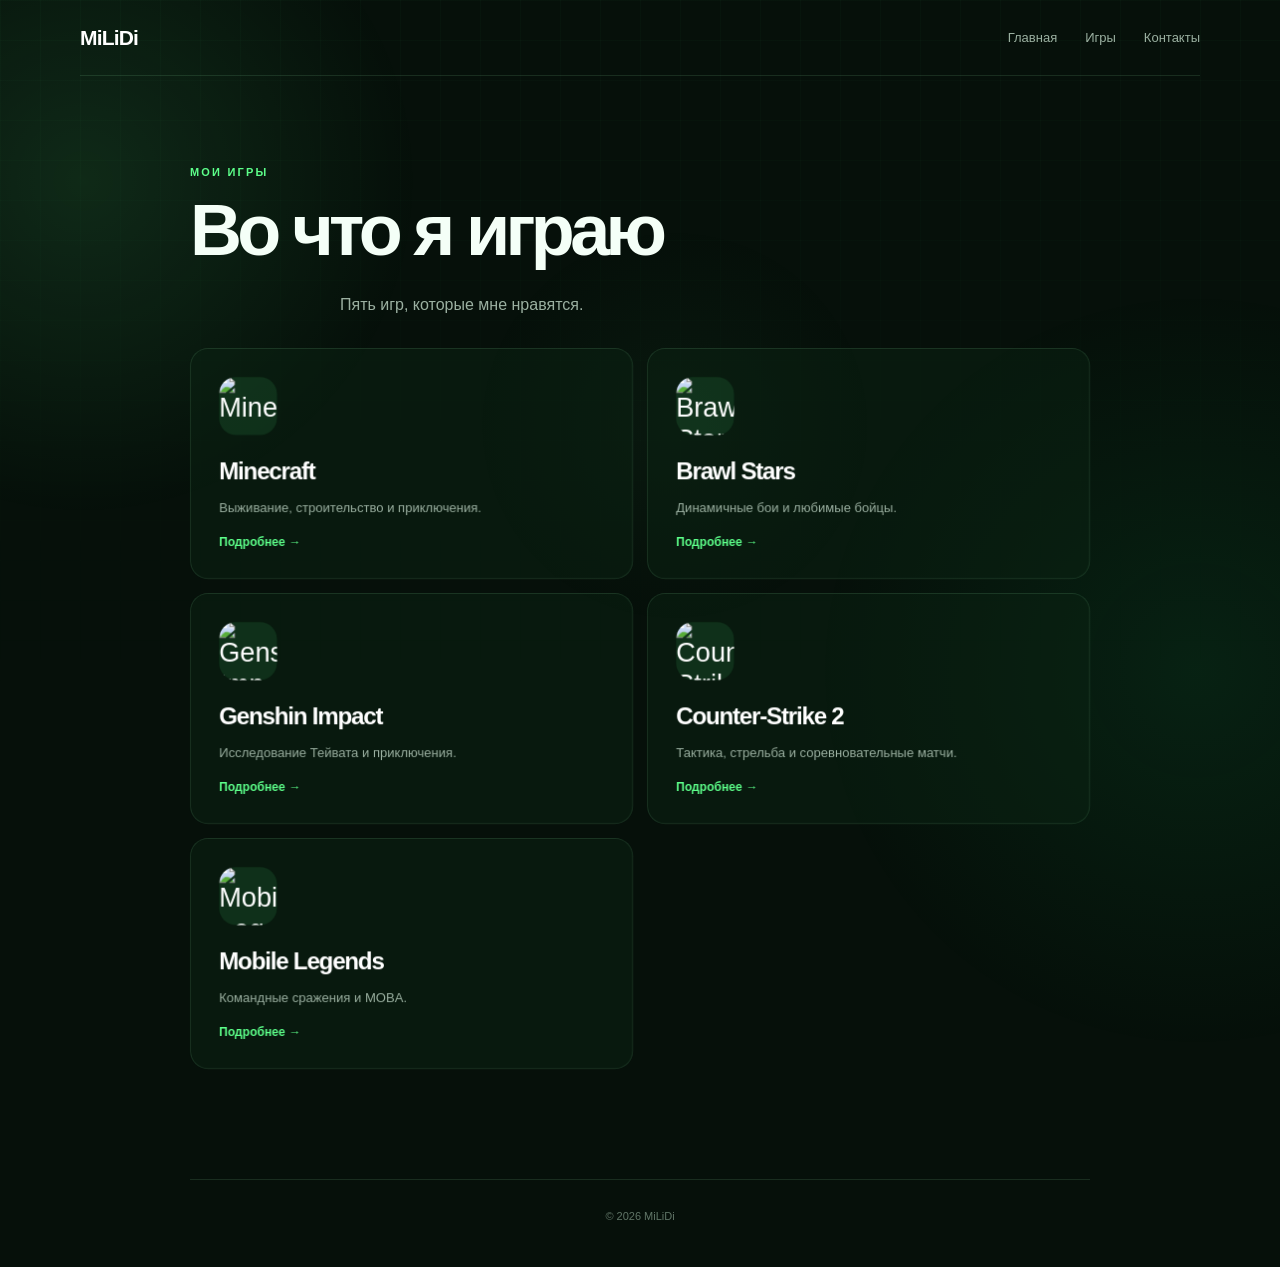
==== games.html @ 7ac444b0 "Restore games page and add favicon links" ====
<!doctype html><html lang="ru"><head><meta charset="utf-8"><meta name="viewport" content="width=device-width,initial-scale=1"><link rel="icon" href="favicon.svg?v=2" type="image/svg+xml"><link rel="shortcut icon" href="favicon.svg?v=2" type="image/svg+xml"><title>MiLiDi — Игры</title><link rel="stylesheet" href="style.css"><link rel="stylesheet" href="enhancements.css"><style>
#game-transition{position:fixed;inset:0;z-index:99999;display:none;align-items:center;justify-content:center;background:rgba(2,8,5,.78);backdrop-filter:blur(3px);pointer-events:none}#game-transition.active{display:flex;pointer-events:auto}.transition-stage{position:relative;width:min(86vw,720px);height:min(58vh,460px);overflow:hidden;border:1px solid rgba(93,255,138,.35);border-radius:26px;box-shadow:0 20px 80px rgba(0,0,0,.7),0 0 35px rgba(93,255,138,.12);transform:scale(.82);opacity:0;animation:stageIn .35s ease-out forwards}.transition-stage.minecraft{background:#020805}.transition-stage.brawl{background:#070b12}.transition-stage.genshin{background:radial-gradient(circle,#142b3a,#071016 55%,#020605)}.t-core{position:absolute;left:50%;top:50%;width:18px;height:18px;border-radius:50%;background:#78ff9b;box-shadow:0 0 25px #78ff9b,0 0 80px #2bff72;transform:translate(-50%,-50%);animation:coreBurst 1.4s ease-out forwards}.t-ring{position:absolute;left:50%;top:50%;width:38px;height:38px;border:2px solid #78ff9b;border-radius:50%;transform:translate(-50%,-50%);animation:ringBurst 1.4s ease-out forwards}.b-bg{position:absolute;inset:-8%;background-image:linear-gradient(rgba(3,7,12,.2),rgba(3,7,12,.58)),url('https://encrypted-tbn0.gstatic.com/images?q=tbn:ANd9GcSq887wkx8_5BxHL4u7FX_t4NhK_uqDolKlvA220n3JnQ&s=10');background-size:cover;background-position:center;animation:bgZoom 1.8s ease forwards}.b-star{position:absolute;left:50%;top:50%;width:58px;height:58px;border:3px solid #ffd36b;transform:translate(-50%,-50%) rotate(45deg);box-shadow:0 0 25px #ffd36b;animation:starBurst 1.8s ease-out forwards}.b-star:before,.b-star:after{content:"";position:absolute;background:#ffd36b;box-shadow:0 0 12px #ffd36b}.b-star:before{width:3px;height:125px;left:27px;top:-34px}.b-star:after{height:3px;width:125px;left:-34px;top:27px}.b-title,.g-title{position:absolute;left:50%;top:50%;transform:translate(-50%,-50%);font-size:clamp(28px,6vw,64px);font-weight:900;letter-spacing:.07em;color:#fff;text-shadow:0 0 25px rgba(255,210,100,.7),0 4px 20px #000;white-space:nowrap;animation:titleInOut 1.8s ease forwards}.b-particle,.g-particle{position:absolute;left:50%;top:50%;width:4px;height:4px;border-radius:50%;background:#ffd86b;box-shadow:0 0 10px currentColor;animation:particleOut 1.5s ease-out forwards}.g-portal{position:absolute;left:50%;top:50%;width:min(42vw,320px);aspect-ratio:1;border:3px solid #ffe7a0;border-radius:50%;box-shadow:0 0 25px #ffe7a0,0 0 70px rgba(92,213,255,.7),inset 0 0 45px rgba(255,220,120,.5);transform:translate(-50%,-50%) scale(.08);animation:portal 1.65s ease forwards}.g-portal:before,.g-portal:after{content:"";position:absolute;inset:8%;border-radius:50%;border:2px solid #74dcff;animation:spin 1.8s linear infinite}.g-portal:after{inset:20%;border-color:#ffde89;animation-direction:reverse}.g-core{position:absolute;left:50%;top:50%;width:14px;height:14px;border-radius:50%;background:#fff4c9;box-shadow:0 0 25px 10px #ffe29a,0 0 80px 25px rgba(91,216,255,.75);transform:translate(-50%,-50%);animation:coreG 1.65s ease forwards}.g-particle{background:#9feaff}.g-flash{position:absolute;left:50%;top:50%;width:8px;height:8px;border-radius:50%;background:white;box-shadow:0 0 40px 18px #ffe7a0,0 0 100px 40px #67dcff;transform:translate(-50%,-50%);animation:flash 1.65s ease forwards}
@keyframes stageIn{to{transform:scale(1);opacity:1}}@keyframes coreBurst{0%{opacity:0;transform:translate(-50%,-50%) scale(.1)}20%{opacity:1}100%{opacity:0;transform:translate(-50%,-50%) scale(24)}}@keyframes ringBurst{0%{opacity:1;transform:translate(-50%,-50%) scale(.2)}100%{opacity:0;transform:translate(-50%,-50%) scale(18)}}@keyframes bgZoom{0%{opacity:0;transform:scale(1.18);filter:blur(8px)}35%{opacity:1;filter:blur(0)}100%{transform:scale(1.07)}}@keyframes starBurst{0%{opacity:0;transform:translate(-50%,-50%) rotate(0) scale(.2)}25%{opacity:1}100%{opacity:0;transform:translate(-50%,-50%) rotate(405deg) scale(7)}}@keyframes titleInOut{0%,25%{opacity:0;transform:translate(-50%,-50%) scale(.75)}50%{opacity:1;transform:translate(-50%,-50%) scale(1.05)}78%{opacity:1}100%{opacity:0;transform:translate(-50%,-60%) scale(1.08)}}@keyframes particleOut{0%{opacity:0;transform:translate(0,0) scale(.2)}20%{opacity:1}100%{opacity:0;transform:translate(var(--dx),var(--dy)) scale(0)}}@keyframes portal{0%{opacity:0;transform:translate(-50%,-50%) scale(.08) rotate(0)}20%{opacity:1}65%{transform:translate(-50%,-50%) scale(1.05) rotate(180deg)}100%{opacity:0;transform:translate(-50%,-50%) scale(7) rotate(420deg)}}@keyframes spin{to{transform:rotate(360deg)}}@keyframes coreG{0%{opacity:0;transform:translate(-50%,-50%) scale(.1)}30%{opacity:1}100%{opacity:0;transform:translate(-50%,-50%) scale(16)}}@keyframes flash{0%,62%{opacity:0;transform:translate(-50%,-50%) scale(.2)}75%{opacity:1}100%{opacity:0;transform:translate(-50%,-50%) scale(16)}}@media(max-width:700px){.transition-stage{width:90vw;height:52vh;border-radius:20px}.b-title,.g-title{font-size:27px}}
</style></head><body><header class="topbar"><a class="brand" href="index.html">MiLiDi</a><nav><a href="index.html">Главная</a><a href="games.html">Игры</a><a href="index.html#contacts">Контакты</a></nav></header><main class="games-page"><p class="eyebrow">МОИ ИГРЫ</p><h1>Во что я играю</h1><p class="lead">Пять игр, которые мне нравятся.</p><div class="game-grid"><a class="game-card" data-game="minecraft" href="games/minecraft.html"><img class="game-icon" src="https://www.minecraft.net/content/dam/minecraftnet/games/minecraft/logos/Homepage_Gameplay-Trailer_MC-OV-logo_300x300.png" alt="Minecraft"><h2>Minecraft</h2><p>Выживание, строительство и приключения.</p><span>Подробнее →</span></a><a class="game-card" data-game="brawl" href="games/brawl-stars.html"><img class="game-icon" src="https://encrypted-tbn0.gstatic.com/images?q=tbn:ANd9GcSq887wkx8_5BxHL4u7FX_t4NhK_uqDolKlvA220n3JnQ&s=10" alt="Brawl Stars"><h2>Brawl Stars</h2><p>Динамичные бои и любимые бойцы.</p><span>Подробнее →</span></a><a class="game-card" data-game="genshin" href="games/genshin-impact.html"><img class="game-icon" src="https://encrypted-tbn0.gstatic.com/images?q=tbn:ANd9GcRa8fHmcHxlOcS_dt_euIf9r-t_BaZZIvjjGcV4KjKisQ&s=10" alt="Genshin Impact"><h2>Genshin Impact</h2><p>Исследование Тейвата и приключения.</p><span>Подробнее →</span></a><a class="game-card" href="games/cs2.html"><img class="game-icon" src="https://encrypted-tbn0.gstatic.com/images?q=tbn:ANd9GcS-3mgsGFMh8x457UYywkEG_wQ7JRHuBrmoWe4yNlk5VQ&s" alt="Counter-Strike 2"><h2>Counter-Strike 2</h2><p>Тактика, стрельба и соревновательные матчи.</p><span>Подробнее →</span></a><a class="game-card" href="games/mobile-legends.html"><img class="game-icon" src="https://encrypted-tbn0.gstatic.com/images?q=tbn:ANd9GcRWUYR3SokCo5Q_6RhUhIKFiILPiNxOrykZRoQMBAwnTw&s=10" alt="Mobile Legends"><h2>Mobile Legends</h2><p>Командные сражения и MOBA.</p><span>Подробнее →</span></a></div></main><footer>© 2026 MiLiDi</footer><div id="game-transition" aria-hidden="true"><div class="transition-stage"></div></div><script src="enhancements.js"></script><script>
const overlay=document.getElementById('game-transition'),stage=overlay.querySelector('.transition-stage');let timer=null;let navigating=false;
function resetTransition(){navigating=false;if(timer){clearTimeout(timer);timer=null}overlay.classList.remove('active');overlay.style.display='none';overlay.style.opacity='0';overlay.style.visibility='hidden';stage.className='transition-stage';stage.innerHTML='';}
function particles(color,count){for(let i=0;i<count;i++){const p=document.createElement('i');p.className=''+(color==='blue'?'g-particle':'b-particle');const a=Math.random()*Math.PI*2,d=70+Math.random()*260;p.style.setProperty('--dx',Math.cos(a)*d+'px');p.style.setProperty('--dy',Math.sin(a)*d+'px');p.style.animationDelay=Math.random()*.18+'s';stage.appendChild(p)}}
function start(game,url){resetTransition();navigating=true;overlay.style.display='flex';overlay.style.opacity='1';overlay.style.visibility='visible';overlay.classList.add('active');if(game==='minecraft'){stage.classList.add('minecraft');stage.innerHTML='<div class="t-core"></div><div class="t-ring"></div>';timer=1600}else if(game==='brawl'){stage.classList.add('brawl');stage.innerHTML='<div class="b-bg"></div><div class="b-star"></div><div class="b-title">BRAWL STARS</div>';particles('gold',34);timer=1800}else{stage.classList.add('genshin');stage.innerHTML='<div class="g-portal"></div><div class="g-core"></div><div class="g-title">GENSHIN IMPACT</div><div class="g-flash"></div>';particles('blue',28);timer=1650}window.setTimeout(()=>{if(navigating)location.href=url},timer)}
document.querySelectorAll('[data-game]').forEach(card=>card.addEventListener('click',e=>{e.preventDefault();start(card.dataset.game,card.href)}));window.addEventListener('pageshow',resetTransition);window.addEventListener('pagehide',resetTransition);window.addEventListener('popstate',resetTransition);window.addEventListener('hashchange',resetTransition);document.addEventListener('visibilitychange',()=>{if(document.visibilityState==='visible')resetTransition()});
</script></body></html>
---- style.css ----
*{box-sizing:border-box}html{scroll-behavior:smooth}:root{--bg:#06100a;--panel:#0b1810;--text:#f4fff7;--muted:#9bb0a1;--line:rgba(160,255,190,.12);--accent:#5dff8a;--accent2:#19d96b}body{margin:0;min-height:100vh;color:var(--text);background:radial-gradient(circle at 50% 8%,rgba(45,255,112,.13),transparent 30%),radial-gradient(circle at 10% 65%,rgba(0,170,80,.10),transparent 28%),var(--bg);font-family:-apple-system,BlinkMacSystemFont,"Segoe UI",Roboto,Helvetica,Arial,sans-serif;overflow-x:hidden}body:after{content:"";position:fixed;inset:0;pointer-events:none;background-image:linear-gradient(rgba(100,255,150,.025) 1px,transparent 1px),linear-gradient(90deg,rgba(100,255,150,.025) 1px,transparent 1px);background-size:40px 40px;mask-image:linear-gradient(to bottom,#000,transparent 80%)}.topbar{position:relative;z-index:2;width:min(1120px,calc(100% - 40px));margin:auto;height:76px;display:flex;align-items:center;justify-content:space-between;border-bottom:1px solid var(--line)}.brand{color:#fff;text-decoration:none;font-size:21px;font-weight:800;letter-spacing:-.04em}.brand span{color:var(--accent)}nav{display:flex;gap:28px}nav a{color:#9bb0a1;text-decoration:none;font-size:13px;transition:.2s}nav a:hover{color:var(--accent)}main{position:relative;z-index:1;width:min(900px,calc(100% - 40px));margin:auto}.hero{min-height:calc(100vh - 76px);display:flex;flex-direction:column;align-items:center;justify-content:center;text-align:center;position:relative;padding:70px 0 100px}.hero-glow{position:absolute;width:440px;height:440px;top:50%;left:50%;transform:translate(-50%,-55%);border-radius:50%;background:rgba(70,255,120,.11);filter:blur(75px);pointer-events:none}.avatar{position:relative;width:96px;height:96px;display:grid;place-items:center;margin-bottom:26px;border:1px solid rgba(93,255,138,.5);border-radius:50%;background:linear-gradient(145deg,#12301d,#08130c);color:var(--accent);font-size:36px;font-weight:800;box-shadow:0 0 65px rgba(40,255,110,.17)}.eyebrow,.section-label{color:var(--accent);font-size:11px;font-weight:800;letter-spacing:.2em}.eyebrow{margin:0 0 16px}h1{position:relative;margin:0;font-size:clamp(48px,8vw,88px);line-height:1;letter-spacing:-.065em}h1 span{color:var(--accent)}.lead{position:relative;max-width:600px;margin:25px auto 0;color:var(--muted);font-size:16px;line-height:1.7}.hero-actions{position:relative;display:flex;gap:12px;margin-top:34px}.button{display:inline-flex;align-items:center;gap:12px;padding:14px 20px;border-radius:13px;text-decoration:none;font-size:13px;font-weight:700;transition:transform .2s,background .2s}.button:hover{transform:translateY(-2px)}.primary{color:#031008;background:var(--accent)}.primary:hover{background:#8affaa}.secondary{color:#fff;border:1px solid var(--line);background:rgba(30,100,55,.16)}.secondary:hover{background:rgba(50,150,80,.2);border-color:rgba(93,255,138,.35)}.content-section{padding:105px 0;border-top:1px solid var(--line)}.section-label{margin:0 0 18px}h2{margin:0;font-size:clamp(30px,5vw,48px);letter-spacing:-.05em}.bio{max-width:760px;margin-top:28px;padding:30px;border:1px solid var(--line);border-radius:22px;background:linear-gradient(145deg,rgba(25,90,45,.18),rgba(5,20,11,.5));box-shadow:0 25px 80px rgba(0,0,0,.18)}.bio p{margin:0 0 18px;color:var(--muted);line-height:1.85;font-size:15px}.bio p:last-child{margin-bottom:0}.bio strong{color:#d9ffe3}.grid{display:grid;grid-template-columns:1fr 1fr;gap:14px;margin-top:30px}.grid article{padding:25px;border:1px solid var(--line);border-radius:20px;background:rgba(10,35,19,.5);transition:.25s;display:flex;align-items:center;gap:14px}.grid article:hover{transform:translateY(-4px);border-color:rgba(93,255,138,.35);background:rgba(15,55,28,.55)}.minecraft-mini-icon{width:42px;height:42px;object-fit:contain;flex:0 0 42px;border-radius:10px}.icon{display:grid;place-items:center;width:44px;height:44px;margin-bottom:22px;border-radius:13px;background:rgba(93,255,138,.1);color:var(--accent);font-size:21px}.grid h3{margin:0 0 8px;font-size:18px}.grid p{margin:0;color:var(--muted);line-height:1.65;font-size:13px}.section-text{max-width:680px;margin:20px 0 0;color:var(--muted);line-height:1.8;font-size:16px}.contacts{padding-bottom:100px}.telegram-link{display:inline-flex;align-items:center;gap:10px;margin-top:18px;padding:14px 20px;border:1px solid rgba(93,255,138,.28);border-radius:14px;background:rgba(45,180,80,.08);color:var(--accent)!important;text-decoration:none!important;font-size:16px;font-weight:800;box-shadow:0 0 25px rgba(45,255,112,.08);transition:.2s}.telegram-link:link,.telegram-link:visited,.telegram-link:hover,.telegram-link:active{color:var(--accent)!important;text-decoration:none!important}.telegram-link:hover{background:rgba(45,180,80,.16);border-color:rgba(93,255,138,.5);transform:translateY(-2px)}.telegram-link span{font-size:14px}.telegram-link::selection{color:#031008;background:var(--accent)}footer{position:relative;z-index:1;width:min(900px,calc(100% - 40px));margin:auto;padding:30px 0 45px;border-top:1px solid var(--line);color:#607567;font-size:11px;text-align:center}footer span{color:var(--accent);margin:0 5px}.game-mini-grid,.game-grid{display:grid;grid-template-columns:repeat(2,1fr);gap:14px;margin-top:30px}.game-mini-grid a,.game-card{display:flex;align-items:center;gap:14px;padding:18px;border:1px solid var(--line);border-radius:18px;background:rgba(10,35,19,.5);color:#fff;text-decoration:none;transition:.25s}.game-mini-grid a:hover,.game-card:hover{transform:translateY(-3px);border-color:rgba(93,255,138,.4);background:rgba(20,65,34,.55)}.game-mini-grid a{font-size:18px}.game-mini-grid strong{font-size:14px}.game-mini-grid span{margin-left:auto;color:var(--accent);font-size:11px}.games-more{margin-top:20px}.games-page{padding:90px 0 110px}.games-page h1{font-size:clamp(46px,7vw,72px)}.games-page h1 span{color:var(--accent)}.game-card{display:block;padding:28px;min-height:210px}.game-card .game-icon{width:58px;height:58px;display:grid;place-items:center;border-radius:17px;background:rgba(93,255,138,.1);font-size:27px;margin-bottom:22px}.game-card .minecraft-game-icon{object-fit:contain;padding:5px;background:rgba(93,255,138,.08)}.game-card h2{font-size:24px}.game-card p{color:var(--muted);font-size:13px;line-height:1.6}.game-card span{color:var(--accent);font-size:12px;font-weight:700}.game-detail{min-height:calc(100vh - 76px);padding:100px 0;max-width:780px}.minecraft-detail-logo{width:150px;height:150px;object-fit:contain;display:block;margin:0 0 30px;border-radius:28px;background:rgba(73,170,75,.08);border:1px solid rgba(93,255,138,.18);padding:12px;box-shadow:0 20px 55px rgba(0,0,0,.25)}.big-game-icon{width:110px;height:110px;display:grid;place-items:center;border-radius:28px;background:rgba(93,255,138,.1);border:1px solid rgba(93,255,138,.25);font-size:48px;margin-bottom:28px}.game-detail h1{font-size:clamp(44px,7vw,72px)}.game-lead{max-width:650px;color:var(--muted);font-size:17px;line-height:1.8;margin:25px 0 35px}.info-box{padding:26px;border:1px solid var(--line);border-radius:20px;background:rgba(10,35,19,.5);margin-bottom:28px}.info-box h2{font-size:22px}.info-box p{color:var(--muted);line-height:1.7}.minecraft-detail .big-game-icon{background:rgba(73,170,75,.14)}.brawl-detail .big-game-icon{background:rgba(255,190,30,.12)}.genshin-detail .big-game-icon{background:rgba(120,180,255,.12)}.cs-detail .big-game-icon{background:rgba(220,160,65,.12)}.ml-detail .big-game-icon{background:rgba(50,130,255,.12)}@media(max-width:600px){.topbar{width:calc(100% - 28px);height:64px}nav{gap:14px}nav a{font-size:10px}main,footer{width:calc(100% - 28px)}.hero{min-height:calc(100vh - 64px);padding:45px 0 80px}.avatar{width:82px;height:82px;font-size:30px}.lead{font-size:14px}.hero-actions{width:100%;flex-direction:column}.button{justify-content:center}.content-section{padding:75px 0}.grid,.game-grid,.game-mini-grid{grid-template-columns:1fr}.bio{padding:22px}.bio p{font-size:14px}.games-page{padding:65px 0 80px}.game-detail{padding:70px 0 90px}.game-detail h1{font-size:48px}.game-lead{font-size:15px}.minecraft-detail-logo{width:120px;height:120px;margin-bottom:25px}}@keyframes fadeUp{from{opacity:0;transform:translateY(22px)}to{opacity:1;transform:translateY(0)}}@keyframes fadeDown{from{opacity:0;transform:translateY(-18px)}to{opacity:1;transform:translateY(0)}}@keyframes popIn{from{opacity:0;transform:scale(.78) translateY(15px)}to{opacity:1;transform:scale(1) translateY(0)}}@keyframes pulseGlow{0%,100%{opacity:.65;transform:translate(-50%,-55%) scale(.95)}50%{opacity:1;transform:translate(-50%,-55%) scale(1.05)}}.topbar{animation:fadeDown .7s ease both}.hero-glow{animation:pulseGlow 5s ease-in-out infinite}.avatar{animation:popIn .8s .1s cubic-bezier(.2,.8,.2,1) both;transition:transform .3s ease,box-shadow .3s ease}.avatar:hover{transform:translateY(-5px) scale(1.04);box-shadow:0 0 85px rgba(40,255,110,.28)}.hero .eyebrow{animation:fadeUp .7s .25s ease both}.hero h1{animation:fadeUp .8s .35s ease both}.hero .lead{animation:fadeUp .8s .48s ease both}.hero-actions{animation:fadeUp .8s .62s ease both}.button{transition:transform .25s ease,background .25s ease,box-shadow .25s ease}.button:hover{transform:translateY(-3px) scale(1.01);box-shadow:0 10px 30px rgba(0,0,0,.22)}.button:active{transform:translateY(0) scale(.98)}.bio{transition:transform .3s ease,border-color .3s ease,box-shadow .3s ease}.bio:hover{transform:translateY(-4px);border-color:rgba(93,255,138,.28);box-shadow:0 30px 90px rgba(0,0,0,.24)}.grid article,.game-mini-grid a,.game-card{transition:transform .3s ease,border-color .3s ease,background .3s ease,box-shadow .3s ease;position:relative;isolation:isolate}.grid article:hover,.game-mini-grid a:hover,.game-card:hover{transform:translateY(-7px);box-shadow:0 16px 45px rgba(0,0,0,.22)}.grid article::before,.game-mini-grid a::before,.game-card::before{content:"";position:absolute;z-index:-1;inset:8px;border-radius:inherit;background:rgba(93,255,138,.28);filter:blur(14px);opacity:0;transform:translateY(14px) scale(.94);transition:opacity .35s ease,transform .35s ease}.grid article:hover::before,.game-mini-grid a:hover::before,.game-card:hover::before{opacity:.6;transform:translateY(10px) scale(.98)}.grid article::after,.game-mini-grid a::after,.game-card::after{content:"";position:absolute;z-index:-2;left:10%;right:10%;bottom:-18px;height:26px;border-radius:50%;background:rgba(93,255,138,.22);filter:blur(18px);opacity:0;transform:scaleX(.55);transition:opacity .4s ease,transform .4s ease}.grid article:hover::after,.game-mini-grid a:hover::after,.game-card:hover::after{opacity:.8;transform:scaleX(1)}.minecraft-mini-icon,.game-card .game-icon{transition:transform .35s ease,filter .35s ease,box-shadow .35s ease}.grid article:hover .minecraft-mini-icon{transform:rotate(-4deg) scale(1.08);filter:drop-shadow(0 0 9px rgba(93,255,138,.3))}.game-card:hover .game-icon{transform:scale(1.08) rotate(-3deg);box-shadow:0 0 25px rgba(93,255,138,.12)}.games-page>.eyebrow{animation:fadeUp .7s ease both}.games-page h1{animation:fadeUp .8s .15s ease both}.games-page>.lead{animation:fadeUp .8s .28s ease both}.game-grid .game-card{animation:cardTrailIn .9s cubic-bezier(.2,.8,.2,1) both}.game-grid .game-card:nth-child(1){animation-delay:.12s}.game-grid .game-card:nth-child(2){animation-delay:.19s}.game-grid .game-card:nth-child(3){animation-delay:.26s}.game-grid .game-card:nth-child(4){animation-delay:.33s}.game-grid .game-card:nth-child(5){animation-delay:.40s}.minecraft-detail-logo{animation:popIn .8s .1s cubic-bezier(.2,.8,.2,1) both;transition:transform .35s ease,box-shadow .35s ease}.minecraft-detail-logo:hover{transform:translateY(-6px) rotate(-2deg) scale(1.03);box-shadow:0 25px 65px rgba(45,255,112,.15)}.game-detail .eyebrow{animation:fadeUp .7s .18s ease both}.game-detail h1{animation:fadeUp .7s .25s ease both}.game-lead{animation:fadeUp .8s .38s ease both}.info-box{animation:fadeUp .8s .5s ease both;transition:transform .3s ease,border-color .3s ease}.info-box:hover{transform:translateY(-4px);border-color:rgba(93,255,138,.28)}.game-detail>.button{animation:fadeUp .8s .62s ease both}@keyframes cardTrailIn{0%{opacity:0;transform:translate3d(0,34px,0) scale(.97);filter:brightness(.7)}45%{opacity:1;transform:translate3d(0,-3px,0) scale(1.005);filter:brightness(1.08)}70%{transform:translate3d(0,1px,0) scale(1)}100%{opacity:1;transform:translate3d(0,0,0) scale(1);filter:brightness(1)}}@media(prefers-reduced-motion:reduce){*,*::before,*::after{animation-duration:.01ms!important;animation-iteration-count:1!important;scroll-behavior:auto!important;transition-duration:.01ms!important}}
---- enhancements.css ----
/* MiLiDi interactive visual layer */
html,html *{cursor:none!important}body,body *{cursor:none!important}html{background:#06100a!important;min-height:100%;background-color:#06100a!important}body{background:#06100a!important;background-color:#06100a!important;color:#f4fff7;min-height:100vh;margin:0}a,button,input,textarea,select,[role="button"],[onclick]{cursor:none!important}
body::before{content:"";position:fixed;inset:-18%;z-index:0;pointer-events:none;background:radial-gradient(circle at 18% 28%,rgba(93,255,138,.11),transparent 20%),radial-gradient(circle at 82% 68%,rgba(25,217,107,.09),transparent 23%),radial-gradient(circle at 52% 48%,rgba(70,160,100,.06),transparent 18%);animation:miAmbient 14s ease-in-out infinite alternate}.topbar,main,footer{position:relative;z-index:2}.mi-cursor-dot{position:fixed;left:0;top:0;pointer-events:none;border-radius:50%;z-index:2147483647;opacity:0;transform:translate(-50%,-50%);width:7px;height:7px;background:#5dff8a;box-shadow:0 0 12px #5dff8a,0 0 28px rgba(93,255,138,.5);transition:opacity .2s}.mi-cursor-ring{display:none!important}.mi-trail{position:fixed;width:5px;height:5px;border-radius:50%;pointer-events:none;z-index:2147483646;background:#5dff8a;box-shadow:0 0 10px rgba(93,255,138,.65);animation:miTrail .55s ease-out forwards}
.game-card,.game-mini-grid a,.grid article,.bio,.info-box,.button,.telegram-link{will-change:transform}.game-card,.game-mini-grid a,.grid article{transition:transform .32s cubic-bezier(.2,.8,.2,1),border-color .25s,background .25s,box-shadow .32s}.game-card:hover,.game-mini-grid a:hover,.grid article:hover{transform:translateY(-8px) scale(1.012);box-shadow:0 18px 50px rgba(0,0,0,.24),0 0 28px rgba(93,255,138,.07)}.game-card::after,.game-mini-grid a::after,.grid article::after{content:"";position:absolute;left:12%;right:12%;bottom:-15px;height:22px;border-radius:50%;background:rgba(93,255,138,.22);filter:blur(16px);opacity:0;transition:opacity .35s,transform .35s;transform:scaleX(.6)}.game-card:hover::after,.game-mini-grid a:hover::after,.grid article:hover::after{opacity:.85;transform:scaleX(1)}.game-card .game-icon,.minecraft-mini-icon{transition:transform .35s cubic-bezier(.2,.8,.2,1),filter .35s}.game-card:hover .game-icon{transform:scale(1.1) rotate(-4deg);filter:drop-shadow(0 0 12px rgba(93,255,138,.3))}.game-card:active,.game-mini-grid a:active,.grid article:active,.button:active{transform:scale(.98)}nav a{transition:color .25s,transform .25s}nav a:hover{transform:translateY(-2px)}.brand{transition:transform .25s,text-shadow .25s}.brand:hover{transform:translateY(-2px);text-shadow:0 0 18px rgba(93,255,138,.45)}.bio{transform-style:preserve-3d;transition:transform .18s ease-out,box-shadow .3s}.bio:hover{box-shadow:0 22px 55px rgba(0,0,0,.3),0 0 35px rgba(93,255,138,.08)}.mi-bg-particle{position:fixed;width:3px;height:3px;border-radius:50%;background:#5dff8a;box-shadow:0 0 10px rgba(93,255,138,.7);pointer-events:none;z-index:1;opacity:0;animation:miFloat linear infinite}.brand span{display:inline-block;transition:transform .35s,text-shadow .35s}.brand:hover span{transform:translateY(-3px) scale(1.25);text-shadow:0 0 16px #5dff8a}
/* MiLiDi title entrance: 1.3s */
.hero h1{animation:miTitleIn 1.3s cubic-bezier(.16,1,.3,1) both}.hero h1 span{display:inline-block;animation:miTitleGlow 1.3s ease-out .05s both}.hero h1:hover span{animation:miTitleHover .6s cubic-bezier(.2,.8,.2,1) both}@keyframes miTitleIn{0%{opacity:0;transform:translateY(24px) scale(.92);filter:blur(8px);letter-spacing:.08em}55%{opacity:1;transform:translateY(-3px) scale(1.015);filter:blur(0);letter-spacing:-.02em}100%{opacity:1;transform:translateY(0) scale(1);filter:blur(0);letter-spacing:normal}}@keyframes miTitleGlow{0%{color:#f4fff7;text-shadow:0 0 0 rgba(93,255,138,0);filter:brightness(.7)}55%{color:#5dff8a;text-shadow:0 0 26px rgba(93,255,138,.8);filter:brightness(1.35)}100%{color:#5dff8a;text-shadow:0 0 0 rgba(93,255,138,0);filter:brightness(1)}}@keyframes miTitleHover{0%{transform:translateY(0) scale(1);text-shadow:0 0 0 rgba(93,255,138,0)}45%{transform:translateY(-5px) scale(1.045);text-shadow:0 0 22px rgba(93,255,138,.65)}100%{transform:translateY(0) scale(1);text-shadow:0 0 0 rgba(93,255,138,0)}}
.mi-loader{position:fixed;inset:0;z-index:2147483646;background:#06100a;display:flex;align-items:center;justify-content:center;opacity:1;transition:opacity .7s ease,visibility .7s ease}.mi-loader.hide{opacity:0;visibility:hidden;pointer-events:none}.mi-loader-logo{font-size:clamp(42px,9vw,82px);font-weight:900;letter-spacing:-.06em;color:#f4fff7;text-shadow:0 0 25px rgba(93,255,138,.15)}.mi-loader-logo span{color:#5dff8a;opacity:0;display:inline-block;transform:translateY(12px) scale(.8);animation:miLoaderLetter .55s cubic-bezier(.2,.8,.2,1) forwards}.mi-loader-logo span:nth-child(1){animation-delay:.05s}.mi-loader-logo span:nth-child(2){animation-delay:.12s}.mi-loader-logo span:nth-child(3){animation-delay:.19s}.mi-loader-logo span:nth-child(4){animation-delay:.26s}.mi-loader-logo span:nth-child(5){animation-delay:.33s}.mi-loader-logo span:nth-child(6){animation-delay:.40s}.mi-loader-logo span:nth-child(7){animation-delay:.47s}.mi-loader-logo span:nth-child(8){animation-delay:.54s}
.mi-secret-overlay{position:fixed;inset:0;z-index:2147483645;display:grid;place-items:center;background:rgba(2,10,5,.92);opacity:1;transition:opacity .6s;pointer-events:none}.mi-secret-overlay>div{font-size:clamp(28px,7vw,70px);font-weight:900;letter-spacing:.08em;color:#5dff8a;text-shadow:0 0 35px rgba(93,255,138,.75);animation:miSecretPulse 1s ease-in-out infinite}.mi-secret-overlay.hide{opacity:0}.mi-secret .mi-bg-particle{animation-duration:2s!important}
.mi-page-transition{position:fixed;inset:0;z-index:2147483644;background:#06100a;display:flex;align-items:center;justify-content:center;pointer-events:none;opacity:0;visibility:hidden;transition:opacity .45s ease,visibility .45s ease}.mi-page-transition.show{opacity:1;visibility:visible}.mi-page-transition::after{content:"MiLiDi";font-size:clamp(36px,8vw,70px);font-weight:900;color:#5dff8a;text-shadow:0 0 28px rgba(93,255,138,.45);transform:scale(.85);transition:transform .5s ease}.mi-page-transition.show::after{transform:scale(1)}body.mi-leaving{overflow:hidden}
@keyframes miAmbient{0%{transform:translate3d(-2%,-1%,0) scale(1)}50%{transform:translate3d(2%,2%,0) scale(1.06)}100%{transform:translate3d(-1%,3%,0) scale(1.02)}}@keyframes miTrail{from{opacity:.7;transform:scale(1)}to{opacity:0;transform:scale(.15)}}@keyframes miFloat{0%{transform:translate3d(0,15vh,0) scale(.5);opacity:0}15%{opacity:.45}50%{transform:translate3d(var(--mx),-45vh,0) scale(1);opacity:.25}100%{transform:translate3d(calc(var(--mx)*-1),-110vh,0) scale(.2);opacity:0}}@keyframes miLoaderLetter{to{opacity:1;transform:translateY(0) scale(1)}}@keyframes miSecretPulse{0%,100%{transform:scale(1);opacity:.8}50%{transform:scale(1.05);opacity:1}}
@media (max-width:700px){body{overflow-x:hidden}.topbar{padding:12px 16px!important;min-height:52px!important}.brand{font-size:22px!important}.topbar nav{gap:14px!important;font-size:13px!important}.hero{padding:70px 18px 45px!important;min-height:auto!important}.hero h1{font-size:clamp(42px,15vw,64px)!important;line-height:.95!important}.hero p{font-size:15px!important;line-height:1.55!important}.grid,.game-grid,.game-mini-grid{grid-template-columns:1fr!important;gap:14px!important}.game-card,.game-mini-grid a,.grid article,.bio,.info-box{width:100%!important;box-sizing:border-box!important}.game-card{padding:18px!important;min-height:0!important}.game-card:hover,.game-mini-grid a:hover,.grid article:hover{transform:translateY(-3px)!important}.game-card::after,.game-mini-grid a::after,.grid article::after{display:none!important}main{padding-left:16px!important;padding-right:16px!important}.mi-bg-particle{width:2px;height:2px;animation-duration:16s!important;opacity:.6}.mi-loader-logo{font-size:48px}.mi-loader{transition-duration:.5s}.mi-secret-overlay>div{font-size:32px;text-align:center}.bio{margin-top:12px}.button,.telegram-link{min-height:46px;display:flex;align-items:center;justify-content:center}.footer{padding:24px 16px!important}}
@media (max-width:420px){.topbar nav{gap:9px!important;font-size:12px!important}.hero{padding-top:55px!important}.hero h1{font-size:43px!important}.game-card{padding:16px!important}.mi-loader-logo{font-size:42px}}
@media(pointer:coarse){html,html *,body,body *{cursor:auto!important}.mi-cursor-dot,.mi-cursor-ring,.mi-trail{display:none}}
@media(prefers-reduced-motion:reduce){.mi-cursor-dot,.mi-cursor-ring,.mi-trail,.mi-bg-particle{display:none}.bio{transition:none!important}body::before{animation:none!important}.game-card,.game-mini-grid a,.grid article{transition:none!important}.hero h1,.hero h1 span{animation:none!important}}
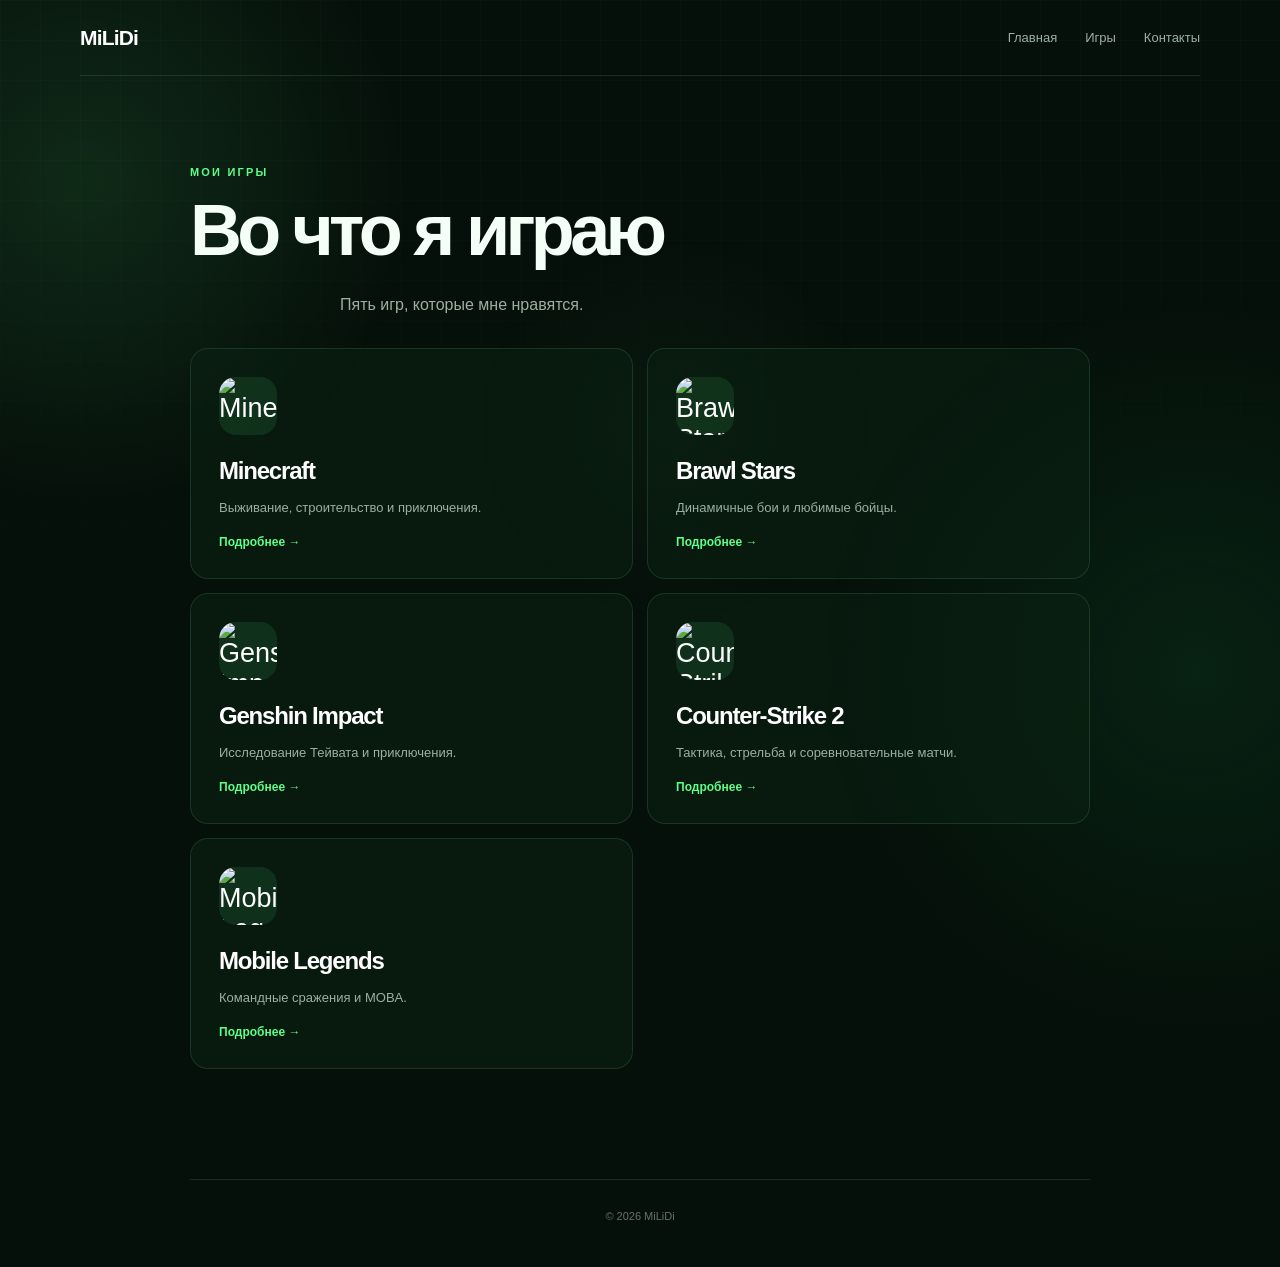
==== commit 36a1baee: "Stabilize game transitions and prevent premature reset" ====
--- a/games.html
+++ b/games.html
@@ -1,10 +1,9 @@
-<!doctype html><html lang="ru"><head><meta charset="utf-8"><meta name="viewport" content="width=device-width,initial-scale=1"><link rel="icon" href="favicon.svg?v=2" type="image/svg+xml"><link rel="shortcut icon" href="favicon.svg?v=2" type="image/svg+xml"><title>MiLiDi — Игры</title><link rel="stylesheet" href="style.css"><link rel="stylesheet" href="enhancements.css"><style>
-#game-transition{position:fixed;inset:0;z-index:99999;display:none;align-items:center;justify-content:center;background:rgba(2,8,5,.78);backdrop-filter:blur(3px);pointer-events:none}#game-transition.active{display:flex;pointer-events:auto}.transition-stage{position:relative;width:min(86vw,720px);height:min(58vh,460px);overflow:hidden;border:1px solid rgba(93,255,138,.35);border-radius:26px;box-shadow:0 20px 80px rgba(0,0,0,.7),0 0 35px rgba(93,255,138,.12);transform:scale(.82);opacity:0;animation:stageIn .35s ease-out forwards}.transition-stage.minecraft{background:#020805}.transition-stage.brawl{background:#070b12}.transition-stage.genshin{background:radial-gradient(circle,#142b3a,#071016 55%,#020605)}.t-core{position:absolute;left:50%;top:50%;width:18px;height:18px;border-radius:50%;background:#78ff9b;box-shadow:0 0 25px #78ff9b,0 0 80px #2bff72;transform:translate(-50%,-50%);animation:coreBurst 1.4s ease-out forwards}.t-ring{position:absolute;left:50%;top:50%;width:38px;height:38px;border:2px solid #78ff9b;border-radius:50%;transform:translate(-50%,-50%);animation:ringBurst 1.4s ease-out forwards}.b-bg{position:absolute;inset:-8%;background-image:linear-gradient(rgba(3,7,12,.2),rgba(3,7,12,.58)),url('https://encrypted-tbn0.gstatic.com/images?q=tbn:ANd9GcSq887wkx8_5BxHL4u7FX_t4NhK_uqDolKlvA220n3JnQ&s=10');background-size:cover;background-position:center;animation:bgZoom 1.8s ease forwards}.b-star{position:absolute;left:50%;top:50%;width:58px;height:58px;border:3px solid #ffd36b;transform:translate(-50%,-50%) rotate(45deg);box-shadow:0 0 25px #ffd36b;animation:starBurst 1.8s ease-out forwards}.b-star:before,.b-star:after{content:"";position:absolute;background:#ffd36b;box-shadow:0 0 12px #ffd36b}.b-star:before{width:3px;height:125px;left:27px;top:-34px}.b-star:after{height:3px;width:125px;left:-34px;top:27px}.b-title,.g-title{position:absolute;left:50%;top:50%;transform:translate(-50%,-50%);font-size:clamp(28px,6vw,64px);font-weight:900;letter-spacing:.07em;color:#fff;text-shadow:0 0 25px rgba(255,210,100,.7),0 4px 20px #000;white-space:nowrap;animation:titleInOut 1.8s ease forwards}.b-particle,.g-particle{position:absolute;left:50%;top:50%;width:4px;height:4px;border-radius:50%;background:#ffd86b;box-shadow:0 0 10px currentColor;animation:particleOut 1.5s ease-out forwards}.g-portal{position:absolute;left:50%;top:50%;width:min(42vw,320px);aspect-ratio:1;border:3px solid #ffe7a0;border-radius:50%;box-shadow:0 0 25px #ffe7a0,0 0 70px rgba(92,213,255,.7),inset 0 0 45px rgba(255,220,120,.5);transform:translate(-50%,-50%) scale(.08);animation:portal 1.65s ease forwards}.g-portal:before,.g-portal:after{content:"";position:absolute;inset:8%;border-radius:50%;border:2px solid #74dcff;animation:spin 1.8s linear infinite}.g-portal:after{inset:20%;border-color:#ffde89;animation-direction:reverse}.g-core{position:absolute;left:50%;top:50%;width:14px;height:14px;border-radius:50%;background:#fff4c9;box-shadow:0 0 25px 10px #ffe29a,0 0 80px 25px rgba(91,216,255,.75);transform:translate(-50%,-50%);animation:coreG 1.65s ease forwards}.g-particle{background:#9feaff}.g-flash{position:absolute;left:50%;top:50%;width:8px;height:8px;border-radius:50%;background:white;box-shadow:0 0 40px 18px #ffe7a0,0 0 100px 40px #67dcff;transform:translate(-50%,-50%);animation:flash 1.65s ease forwards}
-@keyframes stageIn{to{transform:scale(1);opacity:1}}@keyframes coreBurst{0%{opacity:0;transform:translate(-50%,-50%) scale(.1)}20%{opacity:1}100%{opacity:0;transform:translate(-50%,-50%) scale(24)}}@keyframes ringBurst{0%{opacity:1;transform:translate(-50%,-50%) scale(.2)}100%{opacity:0;transform:translate(-50%,-50%) scale(18)}}@keyframes bgZoom{0%{opacity:0;transform:scale(1.18);filter:blur(8px)}35%{opacity:1;filter:blur(0)}100%{transform:scale(1.07)}}@keyframes starBurst{0%{opacity:0;transform:translate(-50%,-50%) rotate(0) scale(.2)}25%{opacity:1}100%{opacity:0;transform:translate(-50%,-50%) rotate(405deg) scale(7)}}@keyframes titleInOut{0%,25%{opacity:0;transform:translate(-50%,-50%) scale(.75)}50%{opacity:1;transform:translate(-50%,-50%) scale(1.05)}78%{opacity:1}100%{opacity:0;transform:translate(-50%,-60%) scale(1.08)}}@keyframes particleOut{0%{opacity:0;transform:translate(0,0) scale(.2)}20%{opacity:1}100%{opacity:0;transform:translate(var(--dx),var(--dy)) scale(0)}}@keyframes portal{0%{opacity:0;transform:translate(-50%,-50%) scale(.08) rotate(0)}20%{opacity:1}65%{transform:translate(-50%,-50%) scale(1.05) rotate(180deg)}100%{opacity:0;transform:translate(-50%,-50%) scale(7) rotate(420deg)}}@keyframes spin{to{transform:rotate(360deg)}}@keyframes coreG{0%{opacity:0;transform:translate(-50%,-50%) scale(.1)}30%{opacity:1}100%{opacity:0;transform:translate(-50%,-50%) scale(16)}}@keyframes flash{0%,62%{opacity:0;transform:translate(-50%,-50%) scale(.2)}75%{opacity:1}100%{opacity:0;transform:translate(-50%,-50%) scale(16)}}@media(max-width:700px){.transition-stage{width:90vw;height:52vh;border-radius:20px}.b-title,.g-title{font-size:27px}}
+<!doctype html><html lang="ru"><head><meta charset="utf-8"><meta name="viewport" content="width=device-width,initial-scale=1"><link rel="icon" href="favicon.svg?v=3" type="image/svg+xml"><link rel="shortcut icon" href="favicon.svg?v=3" type="image/svg+xml"><title>MiLiDi — Игры</title><link rel="stylesheet" href="style.css"><link rel="stylesheet" href="enhancements.css"><style>
+#game-transition{position:fixed;inset:0;z-index:99999;display:none;align-items:center;justify-content:center;background:rgba(2,8,5,.78);backdrop-filter:blur(3px);pointer-events:none}#game-transition.active{display:flex;pointer-events:auto}.transition-stage{position:relative;width:min(86vw,720px);height:min(58vh,460px);overflow:hidden;border:1px solid rgba(93,255,138,.35);border-radius:26px;box-shadow:0 20px 80px rgba(0,0,0,.7),0 0 35px rgba(93,255,138,.12);transform:scale(.82);opacity:0;animation:stageIn .35s ease-out forwards}.transition-stage.minecraft{background:#020805}.transition-stage.brawl{background:#070b12}.transition-stage.genshin{background:radial-gradient(circle,#142b3a,#071016 55%,#020605)}.t-core{position:absolute;left:50%;top:50%;width:18px;height:18px;border-radius:50%;background:#78ff9b;box-shadow:0 0 25px #78ff9b,0 0 80px #2bff72;transform:translate(-50%,-50%);animation:coreBurst 1.4s ease-out forwards}.t-ring{position:absolute;left:50%;top:50%;width:38px;height:38px;border:2px solid #78ff9b;border-radius:50%;transform:translate(-50%,-50%);animation:ringBurst 1.4s ease-out forwards}.b-bg{position:absolute;inset:-8%;background-image:linear-gradient(rgba(3,7,12,.2),rgba(3,7,12,.58)),url('https://encrypted-tbn0.gstatic.com/images?q=tbn:ANd9GcSq887wkx8_5BxHL4u7FX_t4NhK_uqDolKlvA220n3JnQ&s=10');background-size:cover;background-position:center;animation:bgZoom 1.8s ease forwards}.b-star{position:absolute;left:50%;top:50%;width:58px;height:58px;border:3px solid #ffd36b;transform:translate(-50%,-50%) rotate(45deg);box-shadow:0 0 25px #ffd36b;animation:starBurst 1.8s ease-out forwards}.b-star:before,.b-star:after{content:"";position:absolute;background:#ffd36b;box-shadow:0 0 12px #ffd36b}.b-star:before{width:3px;height:125px;left:27px;top:-34px}.b-star:after{height:3px;width:125px;left:-34px;top:27px}.b-title,.g-title{position:absolute;left:50%;top:50%;transform:translate(-50%,-50%);font-size:clamp(28px,6vw,64px);font-weight:900;letter-spacing:.07em;color:#fff;text-shadow:0 0 25px rgba(255,210,100,.7),0 4px 20px #000;white-space:nowrap;animation:titleInOut 1.8s ease forwards}.b-particle,.g-particle{position:absolute;left:50%;top:50%;width:4px;height:4px;border-radius:50%;background:#ffd86b;box-shadow:0 0 10px currentColor;animation:particleOut 1.5s ease-out forwards}.g-portal{position:absolute;left:50%;top:50%;width:min(42vw,320px);aspect-ratio:1;border:3px solid #ffe7a0;border-radius:50%;box-shadow:0 0 25px #ffe7a0,0 0 70px rgba(92,213,255,.7),inset 0 0 45px rgba(255,220,120,.5);transform:translate(-50%,-50%) scale(.08);animation:portal 1.65s ease forwards}.g-portal:before,.g-portal:after{content:"";position:absolute;inset:8%;border-radius:50%;border:2px solid #74dcff;animation:spin 1.8s linear infinite}.g-portal:after{inset:20%;border-color:#ffde89;animation-direction:reverse}.g-core{position:absolute;left:50%;top:50%;width:14px;height:14px;border-radius:50%;background:#fff4c9;box-shadow:0 0 25px 10px #ffe29a,0 0 80px 25px rgba(91,216,255,.75);transform:translate(-50%,-50%);animation:coreG 1.65s ease forwards}.g-particle{background:#9feaff}.g-flash{position:absolute;left:50%;top:50%;width:8px;height:8px;border-radius:50%;background:white;box-shadow:0 0 40px 18px #ffe7a0,0 0 100px 40px #67dcff;transform:translate(-50%,-50%);animation:flash 1.65s ease forwards}@keyframes stageIn{to{transform:scale(1);opacity:1}}@keyframes coreBurst{0%{opacity:0;transform:translate(-50%,-50%) scale(.1)}20%{opacity:1}100%{opacity:0;transform:translate(-50%,-50%) scale(24)}}@keyframes ringBurst{0%{opacity:1;transform:translate(-50%,-50%) scale(.2)}100%{opacity:0;transform:translate(-50%,-50%) scale(18)}}@keyframes bgZoom{0%{opacity:0;transform:scale(1.18);filter:blur(8px)}35%{opacity:1;filter:blur(0)}100%{transform:scale(1.07)}}@keyframes starBurst{0%{opacity:0;transform:translate(-50%,-50%) rotate(0) scale(.2)}25%{opacity:1}100%{opacity:0;transform:translate(-50%,-50%) rotate(405deg) scale(7)}}@keyframes titleInOut{0%,25%{opacity:0;transform:translate(-50%,-50%) scale(.75)}50%{opacity:1;transform:translate(-50%,-50%) scale(1.05)}78%{opacity:1}100%{opacity:0;transform:translate(-50%,-60%) scale(1.08)}}@keyframes particleOut{0%{opacity:0;transform:translate(0,0) scale(.2)}20%{opacity:1}100%{opacity:0;transform:translate(var(--dx),var(--dy)) scale(0)}}@keyframes portal{0%{opacity:0;transform:translate(-50%,-50%) scale(.08) rotate(0)}20%{opacity:1}65%{transform:translate(-50%,-50%) scale(1.05) rotate(180deg)}100%{opacity:0;transform:translate(-50%,-50%) scale(7) rotate(420deg)}}@keyframes spin{to{transform:rotate(360deg)}}@keyframes coreG{0%{opacity:0;transform:translate(-50%,-50%) scale(.1)}30%{opacity:1}100%{opacity:0;transform:translate(-50%,-50%) scale(16)}}@keyframes flash{0%,62%{opacity:0;transform:translate(-50%,-50%) scale(.2)}75%{opacity:1}100%{opacity:0;transform:translate(-50%,-50%) scale(16)}}@media(max-width:700px){.transition-stage{width:90vw;height:52vh;border-radius:20px}.b-title,.g-title{font-size:27px}}
 </style></head><body><header class="topbar"><a class="brand" href="index.html">MiLiDi</a><nav><a href="index.html">Главная</a><a href="games.html">Игры</a><a href="index.html#contacts">Контакты</a></nav></header><main class="games-page"><p class="eyebrow">МОИ ИГРЫ</p><h1>Во что я играю</h1><p class="lead">Пять игр, которые мне нравятся.</p><div class="game-grid"><a class="game-card" data-game="minecraft" href="games/minecraft.html"><img class="game-icon" src="https://www.minecraft.net/content/dam/minecraftnet/games/minecraft/logos/Homepage_Gameplay-Trailer_MC-OV-logo_300x300.png" alt="Minecraft"><h2>Minecraft</h2><p>Выживание, строительство и приключения.</p><span>Подробнее →</span></a><a class="game-card" data-game="brawl" href="games/brawl-stars.html"><img class="game-icon" src="https://encrypted-tbn0.gstatic.com/images?q=tbn:ANd9GcSq887wkx8_5BxHL4u7FX_t4NhK_uqDolKlvA220n3JnQ&s=10" alt="Brawl Stars"><h2>Brawl Stars</h2><p>Динамичные бои и любимые бойцы.</p><span>Подробнее →</span></a><a class="game-card" data-game="genshin" href="games/genshin-impact.html"><img class="game-icon" src="https://encrypted-tbn0.gstatic.com/images?q=tbn:ANd9GcRa8fHmcHxlOcS_dt_euIf9r-t_BaZZIvjjGcV4KjKisQ&s=10" alt="Genshin Impact"><h2>Genshin Impact</h2><p>Исследование Тейвата и приключения.</p><span>Подробнее →</span></a><a class="game-card" href="games/cs2.html"><img class="game-icon" src="https://encrypted-tbn0.gstatic.com/images?q=tbn:ANd9GcS-3mgsGFMh8x457UYywkEG_wQ7JRHuBrmoWe4yNlk5VQ&s" alt="Counter-Strike 2"><h2>Counter-Strike 2</h2><p>Тактика, стрельба и соревновательные матчи.</p><span>Подробнее →</span></a><a class="game-card" href="games/mobile-legends.html"><img class="game-icon" src="https://encrypted-tbn0.gstatic.com/images?q=tbn:ANd9GcRWUYR3SokCo5Q_6RhUhIKFiILPiNxOrykZRoQMBAwnTw&s=10" alt="Mobile Legends"><h2>Mobile Legends</h2><p>Командные сражения и MOBA.</p><span>Подробнее →</span></a></div></main><footer>© 2026 MiLiDi</footer><div id="game-transition" aria-hidden="true"><div class="transition-stage"></div></div><script src="enhancements.js"></script><script>
-const overlay=document.getElementById('game-transition'),stage=overlay.querySelector('.transition-stage');let timer=null;let navigating=false;
-function resetTransition(){navigating=false;if(timer){clearTimeout(timer);timer=null}overlay.classList.remove('active');overlay.style.display='none';overlay.style.opacity='0';overlay.style.visibility='hidden';stage.className='transition-stage';stage.innerHTML='';}
-function particles(color,count){for(let i=0;i<count;i++){const p=document.createElement('i');p.className=''+(color==='blue'?'g-particle':'b-particle');const a=Math.random()*Math.PI*2,d=70+Math.random()*260;p.style.setProperty('--dx',Math.cos(a)*d+'px');p.style.setProperty('--dy',Math.sin(a)*d+'px');p.style.animationDelay=Math.random()*.18+'s';stage.appendChild(p)}}
-function start(game,url){resetTransition();navigating=true;overlay.style.display='flex';overlay.style.opacity='1';overlay.style.visibility='visible';overlay.classList.add('active');if(game==='minecraft'){stage.classList.add('minecraft');stage.innerHTML='<div class="t-core"></div><div class="t-ring"></div>';timer=1600}else if(game==='brawl'){stage.classList.add('brawl');stage.innerHTML='<div class="b-bg"></div><div class="b-star"></div><div class="b-title">BRAWL STARS</div>';particles('gold',34);timer=1800}else{stage.classList.add('genshin');stage.innerHTML='<div class="g-portal"></div><div class="g-core"></div><div class="g-title">GENSHIN IMPACT</div><div class="g-flash"></div>';particles('blue',28);timer=1650}window.setTimeout(()=>{if(navigating)location.href=url},timer)}
-document.querySelectorAll('[data-game]').forEach(card=>card.addEventListener('click',e=>{e.preventDefault();start(card.dataset.game,card.href)}));window.addEventListener('pageshow',resetTransition);window.addEventListener('pagehide',resetTransition);window.addEventListener('popstate',resetTransition);window.addEventListener('hashchange',resetTransition);document.addEventListener('visibilitychange',()=>{if(document.visibilityState==='visible')resetTransition()});
+const overlay=document.getElementById('game-transition'),stage=overlay.querySelector('.transition-stage');let timer=null,navigating=false;
+function resetTransition(){navigating=false;if(timer){clearTimeout(timer);timer=null}overlay.classList.remove('active');overlay.style.display='none';overlay.style.opacity='0';overlay.style.visibility='hidden';stage.className='transition-stage';stage.innerHTML='';overlay.setAttribute('aria-hidden','true')}
+function particles(color,count){for(let i=0;i<count;i++){const p=document.createElement('i');p.className=color==='blue'?'g-particle':'b-particle';const a=Math.random()*Math.PI*2,d=70+Math.random()*260;p.style.setProperty('--dx',Math.cos(a)*d+'px');p.style.setProperty('--dy',Math.sin(a)*d+'px');p.style.animationDelay=Math.random()*.18+'s';stage.appendChild(p)}}
+function start(game,url){if(navigating)return;resetTransition();navigating=true;overlay.style.display='flex';overlay.style.opacity='1';overlay.style.visibility='visible';overlay.setAttribute('aria-hidden','false');overlay.classList.add('active');if(game==='minecraft'){stage.classList.add('minecraft');stage.innerHTML='<div class="t-core"></div><div class="t-ring"></div>';timer=2100}else if(game==='brawl'){stage.classList.add('brawl');stage.innerHTML='<div class="b-bg"></div><div class="b-star"></div><div class="b-title">BRAWL STARS</div>';particles('gold',34);timer=2200}else{stage.classList.add('genshin');stage.innerHTML='<div class="g-portal"></div><div class="g-core"></div><div class="g-title">GENSHIN IMPACT</div><div class="g-flash"></div>';particles('blue',28);timer=2050}requestAnimationFrame(()=>requestAnimationFrame(()=>stage.style.opacity='1'));timer=setTimeout(()=>{if(navigating)location.href=url},timer)}
+document.querySelectorAll('[data-game]').forEach(card=>card.addEventListener('click',e=>{e.preventDefault();e.stopPropagation();start(card.dataset.game,card.href)}));window.addEventListener('pageshow',resetTransition);window.addEventListener('pagehide',resetTransition);window.addEventListener('popstate',resetTransition);window.addEventListener('hashchange',resetTransition);
 </script></body></html>
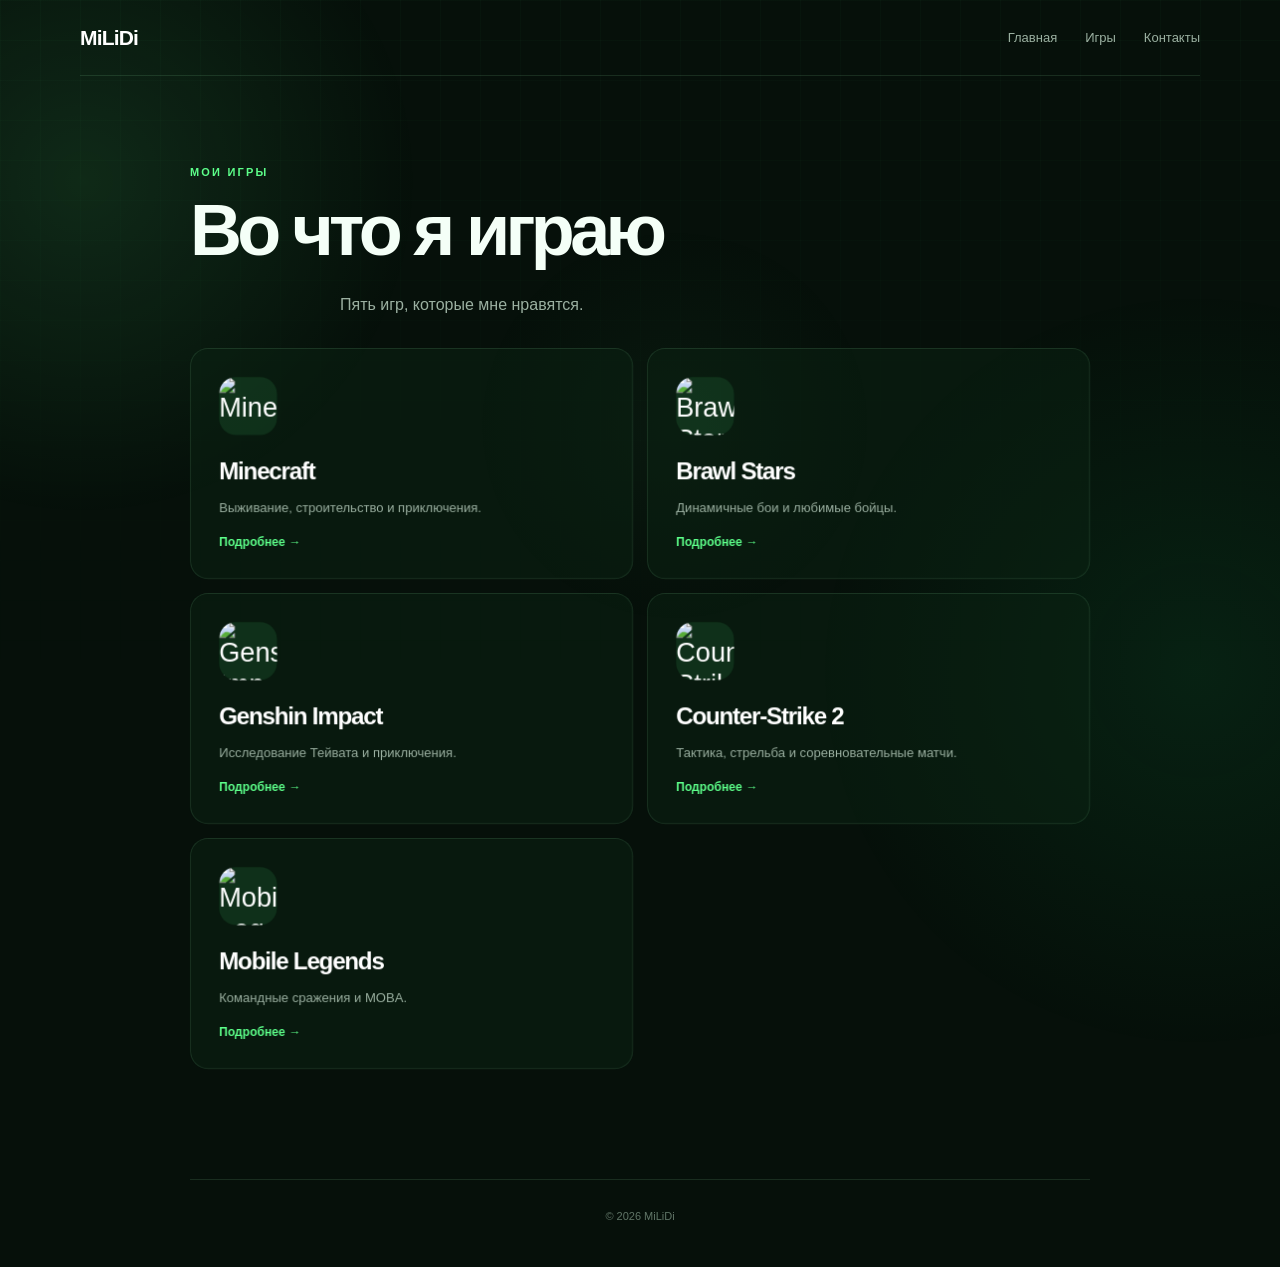
==== commit 411a0eb5: "Use Tenor GIF as Brawl Stars page transition" ====
--- a/games.html
+++ b/games.html
@@ -1,9 +1,11 @@
-<!doctype html><html lang="ru"><head><meta charset="utf-8"><meta name="viewport" content="width=device-width,initial-scale=1"><link rel="icon" href="favicon.svg?v=3" type="image/svg+xml"><link rel="shortcut icon" href="favicon.svg?v=3" type="image/svg+xml"><title>MiLiDi — Игры</title><link rel="stylesheet" href="style.css"><link rel="stylesheet" href="enhancements.css"><style>
-#game-transition{position:fixed;inset:0;z-index:99999;display:none;align-items:center;justify-content:center;background:rgba(2,8,5,.78);backdrop-filter:blur(3px);pointer-events:none}#game-transition.active{display:flex;pointer-events:auto}.transition-stage{position:relative;width:min(86vw,720px);height:min(58vh,460px);overflow:hidden;border:1px solid rgba(93,255,138,.35);border-radius:26px;box-shadow:0 20px 80px rgba(0,0,0,.7),0 0 35px rgba(93,255,138,.12);transform:scale(.82);opacity:0;animation:stageIn .35s ease-out forwards}.transition-stage.minecraft{background:#020805}.transition-stage.brawl{background:#070b12}.transition-stage.genshin{background:radial-gradient(circle,#142b3a,#071016 55%,#020605)}.t-core{position:absolute;left:50%;top:50%;width:18px;height:18px;border-radius:50%;background:#78ff9b;box-shadow:0 0 25px #78ff9b,0 0 80px #2bff72;transform:translate(-50%,-50%);animation:coreBurst 1.4s ease-out forwards}.t-ring{position:absolute;left:50%;top:50%;width:38px;height:38px;border:2px solid #78ff9b;border-radius:50%;transform:translate(-50%,-50%);animation:ringBurst 1.4s ease-out forwards}.b-bg{position:absolute;inset:-8%;background-image:linear-gradient(rgba(3,7,12,.2),rgba(3,7,12,.58)),url('https://encrypted-tbn0.gstatic.com/images?q=tbn:ANd9GcSq887wkx8_5BxHL4u7FX_t4NhK_uqDolKlvA220n3JnQ&s=10');background-size:cover;background-position:center;animation:bgZoom 1.8s ease forwards}.b-star{position:absolute;left:50%;top:50%;width:58px;height:58px;border:3px solid #ffd36b;transform:translate(-50%,-50%) rotate(45deg);box-shadow:0 0 25px #ffd36b;animation:starBurst 1.8s ease-out forwards}.b-star:before,.b-star:after{content:"";position:absolute;background:#ffd36b;box-shadow:0 0 12px #ffd36b}.b-star:before{width:3px;height:125px;left:27px;top:-34px}.b-star:after{height:3px;width:125px;left:-34px;top:27px}.b-title,.g-title{position:absolute;left:50%;top:50%;transform:translate(-50%,-50%);font-size:clamp(28px,6vw,64px);font-weight:900;letter-spacing:.07em;color:#fff;text-shadow:0 0 25px rgba(255,210,100,.7),0 4px 20px #000;white-space:nowrap;animation:titleInOut 1.8s ease forwards}.b-particle,.g-particle{position:absolute;left:50%;top:50%;width:4px;height:4px;border-radius:50%;background:#ffd86b;box-shadow:0 0 10px currentColor;animation:particleOut 1.5s ease-out forwards}.g-portal{position:absolute;left:50%;top:50%;width:min(42vw,320px);aspect-ratio:1;border:3px solid #ffe7a0;border-radius:50%;box-shadow:0 0 25px #ffe7a0,0 0 70px rgba(92,213,255,.7),inset 0 0 45px rgba(255,220,120,.5);transform:translate(-50%,-50%) scale(.08);animation:portal 1.65s ease forwards}.g-portal:before,.g-portal:after{content:"";position:absolute;inset:8%;border-radius:50%;border:2px solid #74dcff;animation:spin 1.8s linear infinite}.g-portal:after{inset:20%;border-color:#ffde89;animation-direction:reverse}.g-core{position:absolute;left:50%;top:50%;width:14px;height:14px;border-radius:50%;background:#fff4c9;box-shadow:0 0 25px 10px #ffe29a,0 0 80px 25px rgba(91,216,255,.75);transform:translate(-50%,-50%);animation:coreG 1.65s ease forwards}.g-particle{background:#9feaff}.g-flash{position:absolute;left:50%;top:50%;width:8px;height:8px;border-radius:50%;background:white;box-shadow:0 0 40px 18px #ffe7a0,0 0 100px 40px #67dcff;transform:translate(-50%,-50%);animation:flash 1.65s ease forwards}@keyframes stageIn{to{transform:scale(1);opacity:1}}@keyframes coreBurst{0%{opacity:0;transform:translate(-50%,-50%) scale(.1)}20%{opacity:1}100%{opacity:0;transform:translate(-50%,-50%) scale(24)}}@keyframes ringBurst{0%{opacity:1;transform:translate(-50%,-50%) scale(.2)}100%{opacity:0;transform:translate(-50%,-50%) scale(18)}}@keyframes bgZoom{0%{opacity:0;transform:scale(1.18);filter:blur(8px)}35%{opacity:1;filter:blur(0)}100%{transform:scale(1.07)}}@keyframes starBurst{0%{opacity:0;transform:translate(-50%,-50%) rotate(0) scale(.2)}25%{opacity:1}100%{opacity:0;transform:translate(-50%,-50%) rotate(405deg) scale(7)}}@keyframes titleInOut{0%,25%{opacity:0;transform:translate(-50%,-50%) scale(.75)}50%{opacity:1;transform:translate(-50%,-50%) scale(1.05)}78%{opacity:1}100%{opacity:0;transform:translate(-50%,-60%) scale(1.08)}}@keyframes particleOut{0%{opacity:0;transform:translate(0,0) scale(.2)}20%{opacity:1}100%{opacity:0;transform:translate(var(--dx),var(--dy)) scale(0)}}@keyframes portal{0%{opacity:0;transform:translate(-50%,-50%) scale(.08) rotate(0)}20%{opacity:1}65%{transform:translate(-50%,-50%) scale(1.05) rotate(180deg)}100%{opacity:0;transform:translate(-50%,-50%) scale(7) rotate(420deg)}}@keyframes spin{to{transform:rotate(360deg)}}@keyframes coreG{0%{opacity:0;transform:translate(-50%,-50%) scale(.1)}30%{opacity:1}100%{opacity:0;transform:translate(-50%,-50%) scale(16)}}@keyframes flash{0%,62%{opacity:0;transform:translate(-50%,-50%) scale(.2)}75%{opacity:1}100%{opacity:0;transform:translate(-50%,-50%) scale(16)}}@media(max-width:700px){.transition-stage{width:90vw;height:52vh;border-radius:20px}.b-title,.g-title{font-size:27px}}
+<!doctype html><html lang="ru"><head><meta charset="utf-8"><meta name="viewport" content="width=device-width,initial-scale=1"><link rel="icon" href="favicon.svg?v=4" type="image/svg+xml"><link rel="shortcut icon" href="favicon.svg?v=4" type="image/svg+xml"><title>MiLiDi — Игры</title><link rel="stylesheet" href="style.css"><link rel="stylesheet" href="enhancements.css"><style>
+#game-transition{position:fixed;inset:0;z-index:99999;display:none;align-items:center;justify-content:center;background:rgba(2,8,5,.78);backdrop-filter:blur(3px);pointer-events:none}#game-transition.active{display:flex;pointer-events:auto}.transition-stage{position:relative;width:min(86vw,720px);height:min(58vh,460px);overflow:hidden;border:1px solid rgba(93,255,138,.35);border-radius:26px;box-shadow:0 20px 80px rgba(0,0,0,.7),0 0 35px rgba(93,255,138,.12);transform:scale(.82);opacity:0;animation:stageIn .35s ease-out forwards}.transition-stage.minecraft{background:#07130a}.transition-stage.brawl{background:#070b12}.transition-stage.genshin{background:radial-gradient(circle,#142b3a,#071016 55%,#020605)}
+.mc-bg{position:absolute;inset:-7%;background-image:linear-gradient(rgba(1,8,3,.12),rgba(1,8,3,.62)),url('https://encrypted-tbn0.gstatic.com/images?q=tbn:ANd9GcQa1S2nQZVdVXchoMPly3x1u9gKe-azbpkSQM9HA1tlKg&s=10');background-size:cover;background-position:center;filter:saturate(1.12) contrast(1.04);transform:scale(1.16);opacity:0;animation:mcImageIn 2.05s cubic-bezier(.16,.8,.24,1) forwards}.mc-vignette{position:absolute;inset:0;background:radial-gradient(circle at center,transparent 20%,rgba(0,0,0,.18) 55%,rgba(0,0,0,.72) 100%);opacity:0;animation:mcVignette 2.05s ease forwards}.mc-title{position:absolute;left:50%;top:50%;transform:translate(-50%,-50%) scale(.72);font-size:clamp(32px,7vw,76px);font-weight:900;letter-spacing:.08em;color:#fff;text-shadow:0 4px 0 #263c22,0 0 28px rgba(100,255,120,.6),0 7px 30px #000;white-space:nowrap;opacity:0;animation:mcTitle 2.05s cubic-bezier(.18,.75,.25,1) forwards}.mc-particle{position:absolute;left:50%;top:50%;width:5px;height:5px;background:#8dff9e;box-shadow:0 0 12px #6aff82;border-radius:1px;opacity:0;animation:particleOut 1.45s ease-out forwards}.b-bg{position:absolute;inset:-8%;background-image:linear-gradient(rgba(3,7,12,.2),rgba(3,7,12,.58)),url('https://encrypted-tbn0.gstatic.com/images?q=tbn:ANd9GcSq887wkx8_5BxHL4u7FX_t4NhK_uqDolKlvA220n3JnQ&s=10');background-size:cover;background-position:center;animation:bgZoom 1.8s ease forwards}.b-gif{position:absolute;inset:0;width:100%;height:100%;object-fit:contain;background:#070b12;z-index:2;animation:bGifIn 2.2s ease forwards}.b-shade{position:absolute;inset:0;z-index:3;background:radial-gradient(circle,transparent 25%,rgba(0,0,0,.35) 75%,rgba(0,0,0,.72));pointer-events:none}.b-title{position:absolute;left:50%;top:50%;z-index:4;transform:translate(-50%,-50%) scale(.75);font-size:clamp(28px,6vw,64px);font-weight:900;letter-spacing:.07em;color:#fff;text-shadow:0 0 25px rgba(255,210,100,.7),0 4px 20px #000;white-space:nowrap;opacity:0;animation:titleInOut 1.8s ease forwards}.b-particle{position:absolute;left:50%;top:50%;z-index:5;width:4px;height:4px;border-radius:50%;background:#ffd86b;box-shadow:0 0 10px #ffd86b;animation:particleOut 1.5s ease-out forwards}.g-title{position:absolute;left:50%;top:50%;transform:translate(-50%,-50%);font-size:clamp(28px,6vw,64px);font-weight:900;letter-spacing:.07em;color:#fff;text-shadow:0 0 25px rgba(255,210,100,.7),0 4px 20px #000;white-space:nowrap;animation:titleInOut 1.8s ease forwards}.g-particle{position:absolute;left:50%;top:50%;width:4px;height:4px;border-radius:50%;background:#9feaff;box-shadow:0 0 10px #9feaff;animation:particleOut 1.5s ease-out forwards}.g-portal{position:absolute;left:50%;top:50%;width:min(42vw,320px);aspect-ratio:1;border:3px solid #ffe7a0;border-radius:50%;box-shadow:0 0 25px #ffe7a0,0 0 70px rgba(92,213,255,.7),inset 0 0 45px rgba(255,220,120,.5);transform:translate(-50%,-50%) scale(.08);animation:portal 1.65s ease forwards}.g-portal:before,.g-portal:after{content:"";position:absolute;inset:8%;border-radius:50%;border:2px solid #74dcff;animation:spin 1.8s linear infinite}.g-portal:after{inset:20%;border-color:#ffde89;animation-direction:reverse}.g-core{position:absolute;left:50%;top:50%;width:14px;height:14px;border-radius:50%;background:#fff4c9;box-shadow:0 0 25px 10px #ffe29a,0 0 80px 25px rgba(91,216,255,.75);transform:translate(-50%,-50%);animation:coreG 1.65s ease forwards}.g-flash{position:absolute;left:50%;top:50%;width:8px;height:8px;border-radius:50%;background:white;box-shadow:0 0 40px 18px #ffe7a0,0 0 100px 40px #67dcff;transform:translate(-50%,-50%);animation:flash 1.65s ease forwards}
+@keyframes stageIn{to{transform:scale(1);opacity:1}}@keyframes mcImageIn{0%{opacity:0;transform:scale(1.22)}22%{opacity:1}72%{opacity:1;transform:scale(1.03)}100%{opacity:.12;transform:scale(1.08)}}@keyframes mcVignette{0%,20%{opacity:.15}65%{opacity:.75}100%{opacity:1}}@keyframes mcTitle{0%,20%{opacity:0;transform:translate(-50%,-50%) scale(.72)}42%{opacity:1;transform:translate(-50%,-50%) scale(1.04)}72%{opacity:1;transform:translate(-50%,-50%) scale(1)}100%{opacity:0;transform:translate(-50%,-53%) scale(1.08)}}@keyframes bgZoom{0%{opacity:0;transform:scale(1.18);filter:blur(8px)}35%{opacity:1;filter:blur(0)}100%{transform:scale(1.07)}}@keyframes bGifIn{0%{opacity:0;transform:scale(.92)}15%{opacity:1;transform:scale(1)}78%{opacity:1;transform:scale(1.02)}100%{opacity:0;transform:scale(1.06)}}@keyframes titleInOut{0%,25%{opacity:0;transform:translate(-50%,-50%) scale(.75)}50%{opacity:1;transform:translate(-50%,-50%) scale(1.05)}78%{opacity:1}100%{opacity:0;transform:translate(-50%,-60%) scale(1.08)}}@keyframes particleOut{0%{opacity:0;transform:translate(0,0) scale(.2)}20%{opacity:1}100%{opacity:0;transform:translate(var(--dx),var(--dy)) scale(0)}}@keyframes portal{0%{opacity:0;transform:translate(-50%,-50%) scale(.08) rotate(0)}20%{opacity:1}65%{transform:translate(-50%,-50%) scale(1.05) rotate(180deg)}100%{opacity:0;transform:translate(-50%,-50%) scale(7) rotate(420deg)}}@keyframes spin{to{transform:rotate(360deg)}}@keyframes coreG{0%{opacity:0;transform:translate(-50%,-50%) scale(.1)}30%{opacity:1}100%{opacity:0;transform:translate(-50%,-50%) scale(16)}}@keyframes flash{0%,62%{opacity:0;transform:translate(-50%,-50%) scale(.2)}75%{opacity:1}100%{opacity:0;transform:translate(-50%,-50%) scale(16)}}@media(max-width:700px){.transition-stage{width:90vw;height:52vh;border-radius:20px}.b-title,.g-title,.mc-title{font-size:27px}}
 </style></head><body><header class="topbar"><a class="brand" href="index.html">MiLiDi</a><nav><a href="index.html">Главная</a><a href="games.html">Игры</a><a href="index.html#contacts">Контакты</a></nav></header><main class="games-page"><p class="eyebrow">МОИ ИГРЫ</p><h1>Во что я играю</h1><p class="lead">Пять игр, которые мне нравятся.</p><div class="game-grid"><a class="game-card" data-game="minecraft" href="games/minecraft.html"><img class="game-icon" src="https://www.minecraft.net/content/dam/minecraftnet/games/minecraft/logos/Homepage_Gameplay-Trailer_MC-OV-logo_300x300.png" alt="Minecraft"><h2>Minecraft</h2><p>Выживание, строительство и приключения.</p><span>Подробнее →</span></a><a class="game-card" data-game="brawl" href="games/brawl-stars.html"><img class="game-icon" src="https://encrypted-tbn0.gstatic.com/images?q=tbn:ANd9GcSq887wkx8_5BxHL4u7FX_t4NhK_uqDolKlvA220n3JnQ&s=10" alt="Brawl Stars"><h2>Brawl Stars</h2><p>Динамичные бои и любимые бойцы.</p><span>Подробнее →</span></a><a class="game-card" data-game="genshin" href="games/genshin-impact.html"><img class="game-icon" src="https://encrypted-tbn0.gstatic.com/images?q=tbn:ANd9GcRa8fHmcHxlOcS_dt_euIf9r-t_BaZZIvjjGcV4KjKisQ&s=10" alt="Genshin Impact"><h2>Genshin Impact</h2><p>Исследование Тейвата и приключения.</p><span>Подробнее →</span></a><a class="game-card" href="games/cs2.html"><img class="game-icon" src="https://encrypted-tbn0.gstatic.com/images?q=tbn:ANd9GcS-3mgsGFMh8x457UYywkEG_wQ7JRHuBrmoWe4yNlk5VQ&s" alt="Counter-Strike 2"><h2>Counter-Strike 2</h2><p>Тактика, стрельба и соревновательные матчи.</p><span>Подробнее →</span></a><a class="game-card" href="games/mobile-legends.html"><img class="game-icon" src="https://encrypted-tbn0.gstatic.com/images?q=tbn:ANd9GcRWUYR3SokCo5Q_6RhUhIKFiILPiNxOrykZRoQMBAwnTw&s=10" alt="Mobile Legends"><h2>Mobile Legends</h2><p>Командные сражения и MOBA.</p><span>Подробнее →</span></a></div></main><footer>© 2026 MiLiDi</footer><div id="game-transition" aria-hidden="true"><div class="transition-stage"></div></div><script src="enhancements.js"></script><script>
 const overlay=document.getElementById('game-transition'),stage=overlay.querySelector('.transition-stage');let timer=null,navigating=false;
 function resetTransition(){navigating=false;if(timer){clearTimeout(timer);timer=null}overlay.classList.remove('active');overlay.style.display='none';overlay.style.opacity='0';overlay.style.visibility='hidden';stage.className='transition-stage';stage.innerHTML='';overlay.setAttribute('aria-hidden','true')}
-function particles(color,count){for(let i=0;i<count;i++){const p=document.createElement('i');p.className=color==='blue'?'g-particle':'b-particle';const a=Math.random()*Math.PI*2,d=70+Math.random()*260;p.style.setProperty('--dx',Math.cos(a)*d+'px');p.style.setProperty('--dy',Math.sin(a)*d+'px');p.style.animationDelay=Math.random()*.18+'s';stage.appendChild(p)}}
-function start(game,url){if(navigating)return;resetTransition();navigating=true;overlay.style.display='flex';overlay.style.opacity='1';overlay.style.visibility='visible';overlay.setAttribute('aria-hidden','false');overlay.classList.add('active');if(game==='minecraft'){stage.classList.add('minecraft');stage.innerHTML='<div class="t-core"></div><div class="t-ring"></div>';timer=2100}else if(game==='brawl'){stage.classList.add('brawl');stage.innerHTML='<div class="b-bg"></div><div class="b-star"></div><div class="b-title">BRAWL STARS</div>';particles('gold',34);timer=2200}else{stage.classList.add('genshin');stage.innerHTML='<div class="g-portal"></div><div class="g-core"></div><div class="g-title">GENSHIN IMPACT</div><div class="g-flash"></div>';particles('blue',28);timer=2050}requestAnimationFrame(()=>requestAnimationFrame(()=>stage.style.opacity='1'));timer=setTimeout(()=>{if(navigating)location.href=url},timer)}
-document.querySelectorAll('[data-game]').forEach(card=>card.addEventListener('click',e=>{e.preventDefault();e.stopPropagation();start(card.dataset.game,card.href)}));window.addEventListener('pageshow',resetTransition);window.addEventListener('pagehide',resetTransition);window.addEventListener('popstate',resetTransition);window.addEventListener('hashchange',resetTransition);
+function particles(color,count){for(let i=0;i<count;i++){const p=document.createElement('i');p.className=color==='blue'?'g-particle':color==='green'?'mc-particle':'b-particle';const a=Math.random()*Math.PI*2,d=70+Math.random()*260;p.style.setProperty('--dx',Math.cos(a)*d+'px');p.style.setProperty('--dy',Math.sin(a)*d+'px');p.style.animationDelay=Math.random()*.18+'s';stage.appendChild(p)}}
+function start(game,url){if(navigating)return;resetTransition();navigating=true;overlay.style.display='flex';overlay.style.opacity='1';overlay.style.visibility='visible';overlay.setAttribute('aria-hidden','false');overlay.classList.add('active');let duration=2100;if(game==='minecraft'){stage.classList.add('minecraft');stage.innerHTML='<div class="mc-bg"></div><div class="mc-vignette"></div><div class="mc-title">MINECRAFT</div>';particles('green',30);duration=2150}else if(game==='brawl'){stage.classList.add('brawl');stage.innerHTML='<div class="b-bg"></div><img class="b-gif" src="https://tenor.com/kuGlxeu3ACD.gif" alt="Brawl Stars animation"><div class="b-shade"></div><div class="b-title">BRAWL STARS</div>';particles('gold',34);duration=2200}else{stage.classList.add('genshin');stage.innerHTML='<div class="g-portal"></div><div class="g-core"></div><div class="g-title">GENSHIN IMPACT</div><div class="g-flash"></div>';particles('blue',28);duration=2050}requestAnimationFrame(()=>requestAnimationFrame(()=>stage.style.opacity='1'));timer=setTimeout(()=>{if(navigating)location.href=url},duration)}
+document.querySelectorAll('[data-game]').forEach(card=>card.addEventListener('click',e=>{e.preventDefault();e.stopImmediatePropagation();start(card.dataset.game,card.href)}));window.addEventListener('pageshow',resetTransition);window.addEventListener('pagehide',resetTransition);window.addEventListener('popstate',resetTransition);window.addEventListener('hashchange',resetTransition);
 </script></body></html>
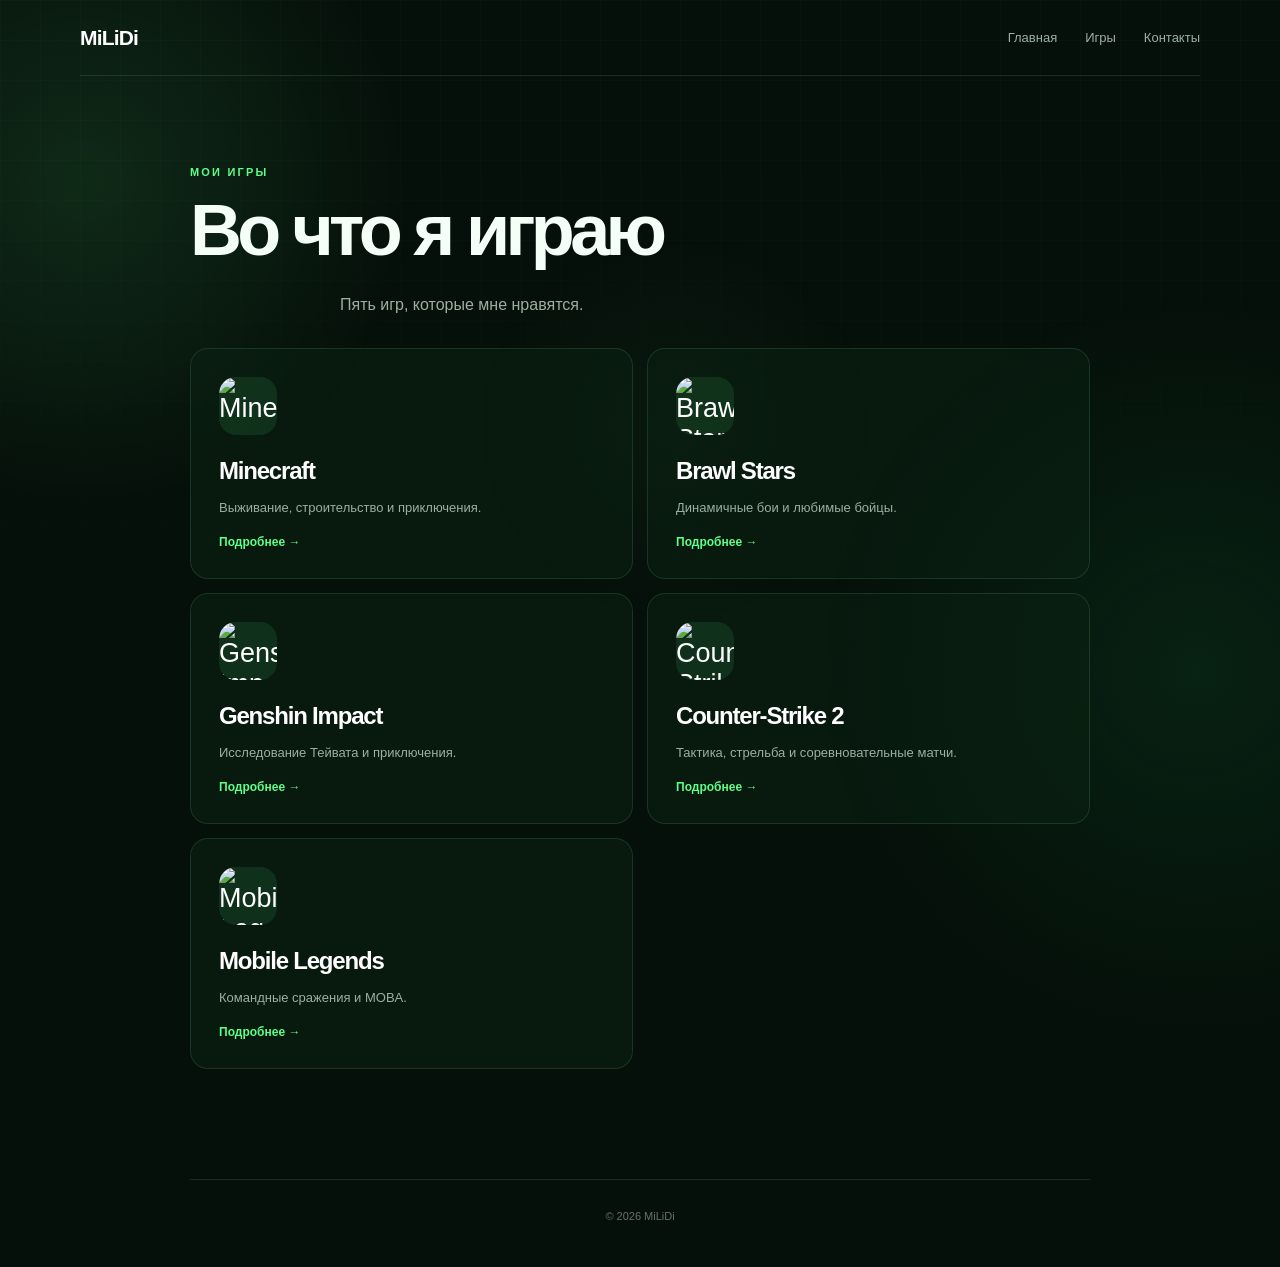
==== commit 6819b5f1: "Restore Minecraft and Brawl Stars transitions with stable overlay" ====
--- a/games.html
+++ b/games.html
@@ -1,11 +1,5 @@
-<!doctype html><html lang="ru"><head><meta charset="utf-8"><meta name="viewport" content="width=device-width,initial-scale=1"><link rel="icon" href="favicon.svg?v=4" type="image/svg+xml"><link rel="shortcut icon" href="favicon.svg?v=4" type="image/svg+xml"><title>MiLiDi — Игры</title><link rel="stylesheet" href="style.css"><link rel="stylesheet" href="enhancements.css"><style>
-#game-transition{position:fixed;inset:0;z-index:99999;display:none;align-items:center;justify-content:center;background:rgba(2,8,5,.78);backdrop-filter:blur(3px);pointer-events:none}#game-transition.active{display:flex;pointer-events:auto}.transition-stage{position:relative;width:min(86vw,720px);height:min(58vh,460px);overflow:hidden;border:1px solid rgba(93,255,138,.35);border-radius:26px;box-shadow:0 20px 80px rgba(0,0,0,.7),0 0 35px rgba(93,255,138,.12);transform:scale(.82);opacity:0;animation:stageIn .35s ease-out forwards}.transition-stage.minecraft{background:#07130a}.transition-stage.brawl{background:#070b12}.transition-stage.genshin{background:radial-gradient(circle,#142b3a,#071016 55%,#020605)}
-.mc-bg{position:absolute;inset:-7%;background-image:linear-gradient(rgba(1,8,3,.12),rgba(1,8,3,.62)),url('https://encrypted-tbn0.gstatic.com/images?q=tbn:ANd9GcQa1S2nQZVdVXchoMPly3x1u9gKe-azbpkSQM9HA1tlKg&s=10');background-size:cover;background-position:center;filter:saturate(1.12) contrast(1.04);transform:scale(1.16);opacity:0;animation:mcImageIn 2.05s cubic-bezier(.16,.8,.24,1) forwards}.mc-vignette{position:absolute;inset:0;background:radial-gradient(circle at center,transparent 20%,rgba(0,0,0,.18) 55%,rgba(0,0,0,.72) 100%);opacity:0;animation:mcVignette 2.05s ease forwards}.mc-title{position:absolute;left:50%;top:50%;transform:translate(-50%,-50%) scale(.72);font-size:clamp(32px,7vw,76px);font-weight:900;letter-spacing:.08em;color:#fff;text-shadow:0 4px 0 #263c22,0 0 28px rgba(100,255,120,.6),0 7px 30px #000;white-space:nowrap;opacity:0;animation:mcTitle 2.05s cubic-bezier(.18,.75,.25,1) forwards}.mc-particle{position:absolute;left:50%;top:50%;width:5px;height:5px;background:#8dff9e;box-shadow:0 0 12px #6aff82;border-radius:1px;opacity:0;animation:particleOut 1.45s ease-out forwards}.b-bg{position:absolute;inset:-8%;background-image:linear-gradient(rgba(3,7,12,.2),rgba(3,7,12,.58)),url('https://encrypted-tbn0.gstatic.com/images?q=tbn:ANd9GcSq887wkx8_5BxHL4u7FX_t4NhK_uqDolKlvA220n3JnQ&s=10');background-size:cover;background-position:center;animation:bgZoom 1.8s ease forwards}.b-gif{position:absolute;inset:0;width:100%;height:100%;object-fit:contain;background:#070b12;z-index:2;animation:bGifIn 2.2s ease forwards}.b-shade{position:absolute;inset:0;z-index:3;background:radial-gradient(circle,transparent 25%,rgba(0,0,0,.35) 75%,rgba(0,0,0,.72));pointer-events:none}.b-title{position:absolute;left:50%;top:50%;z-index:4;transform:translate(-50%,-50%) scale(.75);font-size:clamp(28px,6vw,64px);font-weight:900;letter-spacing:.07em;color:#fff;text-shadow:0 0 25px rgba(255,210,100,.7),0 4px 20px #000;white-space:nowrap;opacity:0;animation:titleInOut 1.8s ease forwards}.b-particle{position:absolute;left:50%;top:50%;z-index:5;width:4px;height:4px;border-radius:50%;background:#ffd86b;box-shadow:0 0 10px #ffd86b;animation:particleOut 1.5s ease-out forwards}.g-title{position:absolute;left:50%;top:50%;transform:translate(-50%,-50%);font-size:clamp(28px,6vw,64px);font-weight:900;letter-spacing:.07em;color:#fff;text-shadow:0 0 25px rgba(255,210,100,.7),0 4px 20px #000;white-space:nowrap;animation:titleInOut 1.8s ease forwards}.g-particle{position:absolute;left:50%;top:50%;width:4px;height:4px;border-radius:50%;background:#9feaff;box-shadow:0 0 10px #9feaff;animation:particleOut 1.5s ease-out forwards}.g-portal{position:absolute;left:50%;top:50%;width:min(42vw,320px);aspect-ratio:1;border:3px solid #ffe7a0;border-radius:50%;box-shadow:0 0 25px #ffe7a0,0 0 70px rgba(92,213,255,.7),inset 0 0 45px rgba(255,220,120,.5);transform:translate(-50%,-50%) scale(.08);animation:portal 1.65s ease forwards}.g-portal:before,.g-portal:after{content:"";position:absolute;inset:8%;border-radius:50%;border:2px solid #74dcff;animation:spin 1.8s linear infinite}.g-portal:after{inset:20%;border-color:#ffde89;animation-direction:reverse}.g-core{position:absolute;left:50%;top:50%;width:14px;height:14px;border-radius:50%;background:#fff4c9;box-shadow:0 0 25px 10px #ffe29a,0 0 80px 25px rgba(91,216,255,.75);transform:translate(-50%,-50%);animation:coreG 1.65s ease forwards}.g-flash{position:absolute;left:50%;top:50%;width:8px;height:8px;border-radius:50%;background:white;box-shadow:0 0 40px 18px #ffe7a0,0 0 100px 40px #67dcff;transform:translate(-50%,-50%);animation:flash 1.65s ease forwards}
-@keyframes stageIn{to{transform:scale(1);opacity:1}}@keyframes mcImageIn{0%{opacity:0;transform:scale(1.22)}22%{opacity:1}72%{opacity:1;transform:scale(1.03)}100%{opacity:.12;transform:scale(1.08)}}@keyframes mcVignette{0%,20%{opacity:.15}65%{opacity:.75}100%{opacity:1}}@keyframes mcTitle{0%,20%{opacity:0;transform:translate(-50%,-50%) scale(.72)}42%{opacity:1;transform:translate(-50%,-50%) scale(1.04)}72%{opacity:1;transform:translate(-50%,-50%) scale(1)}100%{opacity:0;transform:translate(-50%,-53%) scale(1.08)}}@keyframes bgZoom{0%{opacity:0;transform:scale(1.18);filter:blur(8px)}35%{opacity:1;filter:blur(0)}100%{transform:scale(1.07)}}@keyframes bGifIn{0%{opacity:0;transform:scale(.92)}15%{opacity:1;transform:scale(1)}78%{opacity:1;transform:scale(1.02)}100%{opacity:0;transform:scale(1.06)}}@keyframes titleInOut{0%,25%{opacity:0;transform:translate(-50%,-50%) scale(.75)}50%{opacity:1;transform:translate(-50%,-50%) scale(1.05)}78%{opacity:1}100%{opacity:0;transform:translate(-50%,-60%) scale(1.08)}}@keyframes particleOut{0%{opacity:0;transform:translate(0,0) scale(.2)}20%{opacity:1}100%{opacity:0;transform:translate(var(--dx),var(--dy)) scale(0)}}@keyframes portal{0%{opacity:0;transform:translate(-50%,-50%) scale(.08) rotate(0)}20%{opacity:1}65%{transform:translate(-50%,-50%) scale(1.05) rotate(180deg)}100%{opacity:0;transform:translate(-50%,-50%) scale(7) rotate(420deg)}}@keyframes spin{to{transform:rotate(360deg)}}@keyframes coreG{0%{opacity:0;transform:translate(-50%,-50%) scale(.1)}30%{opacity:1}100%{opacity:0;transform:translate(-50%,-50%) scale(16)}}@keyframes flash{0%,62%{opacity:0;transform:translate(-50%,-50%) scale(.2)}75%{opacity:1}100%{opacity:0;transform:translate(-50%,-50%) scale(16)}}@media(max-width:700px){.transition-stage{width:90vw;height:52vh;border-radius:20px}.b-title,.g-title,.mc-title{font-size:27px}}
-</style></head><body><header class="topbar"><a class="brand" href="index.html">MiLiDi</a><nav><a href="index.html">Главная</a><a href="games.html">Игры</a><a href="index.html#contacts">Контакты</a></nav></header><main class="games-page"><p class="eyebrow">МОИ ИГРЫ</p><h1>Во что я играю</h1><p class="lead">Пять игр, которые мне нравятся.</p><div class="game-grid"><a class="game-card" data-game="minecraft" href="games/minecraft.html"><img class="game-icon" src="https://www.minecraft.net/content/dam/minecraftnet/games/minecraft/logos/Homepage_Gameplay-Trailer_MC-OV-logo_300x300.png" alt="Minecraft"><h2>Minecraft</h2><p>Выживание, строительство и приключения.</p><span>Подробнее →</span></a><a class="game-card" data-game="brawl" href="games/brawl-stars.html"><img class="game-icon" src="https://encrypted-tbn0.gstatic.com/images?q=tbn:ANd9GcSq887wkx8_5BxHL4u7FX_t4NhK_uqDolKlvA220n3JnQ&s=10" alt="Brawl Stars"><h2>Brawl Stars</h2><p>Динамичные бои и любимые бойцы.</p><span>Подробнее →</span></a><a class="game-card" data-game="genshin" href="games/genshin-impact.html"><img class="game-icon" src="https://encrypted-tbn0.gstatic.com/images?q=tbn:ANd9GcRa8fHmcHxlOcS_dt_euIf9r-t_BaZZIvjjGcV4KjKisQ&s=10" alt="Genshin Impact"><h2>Genshin Impact</h2><p>Исследование Тейвата и приключения.</p><span>Подробнее →</span></a><a class="game-card" href="games/cs2.html"><img class="game-icon" src="https://encrypted-tbn0.gstatic.com/images?q=tbn:ANd9GcS-3mgsGFMh8x457UYywkEG_wQ7JRHuBrmoWe4yNlk5VQ&s" alt="Counter-Strike 2"><h2>Counter-Strike 2</h2><p>Тактика, стрельба и соревновательные матчи.</p><span>Подробнее →</span></a><a class="game-card" href="games/mobile-legends.html"><img class="game-icon" src="https://encrypted-tbn0.gstatic.com/images?q=tbn:ANd9GcRWUYR3SokCo5Q_6RhUhIKFiILPiNxOrykZRoQMBAwnTw&s=10" alt="Mobile Legends"><h2>Mobile Legends</h2><p>Командные сражения и MOBA.</p><span>Подробнее →</span></a></div></main><footer>© 2026 MiLiDi</footer><div id="game-transition" aria-hidden="true"><div class="transition-stage"></div></div><script src="enhancements.js"></script><script>
-const overlay=document.getElementById('game-transition'),stage=overlay.querySelector('.transition-stage');let timer=null,navigating=false;
-function resetTransition(){navigating=false;if(timer){clearTimeout(timer);timer=null}overlay.classList.remove('active');overlay.style.display='none';overlay.style.opacity='0';overlay.style.visibility='hidden';stage.className='transition-stage';stage.innerHTML='';overlay.setAttribute('aria-hidden','true')}
-function particles(color,count){for(let i=0;i<count;i++){const p=document.createElement('i');p.className=color==='blue'?'g-particle':color==='green'?'mc-particle':'b-particle';const a=Math.random()*Math.PI*2,d=70+Math.random()*260;p.style.setProperty('--dx',Math.cos(a)*d+'px');p.style.setProperty('--dy',Math.sin(a)*d+'px');p.style.animationDelay=Math.random()*.18+'s';stage.appendChild(p)}}
-function start(game,url){if(navigating)return;resetTransition();navigating=true;overlay.style.display='flex';overlay.style.opacity='1';overlay.style.visibility='visible';overlay.setAttribute('aria-hidden','false');overlay.classList.add('active');let duration=2100;if(game==='minecraft'){stage.classList.add('minecraft');stage.innerHTML='<div class="mc-bg"></div><div class="mc-vignette"></div><div class="mc-title">MINECRAFT</div>';particles('green',30);duration=2150}else if(game==='brawl'){stage.classList.add('brawl');stage.innerHTML='<div class="b-bg"></div><img class="b-gif" src="https://tenor.com/kuGlxeu3ACD.gif" alt="Brawl Stars animation"><div class="b-shade"></div><div class="b-title">BRAWL STARS</div>';particles('gold',34);duration=2200}else{stage.classList.add('genshin');stage.innerHTML='<div class="g-portal"></div><div class="g-core"></div><div class="g-title">GENSHIN IMPACT</div><div class="g-flash"></div>';particles('blue',28);duration=2050}requestAnimationFrame(()=>requestAnimationFrame(()=>stage.style.opacity='1'));timer=setTimeout(()=>{if(navigating)location.href=url},duration)}
-document.querySelectorAll('[data-game]').forEach(card=>card.addEventListener('click',e=>{e.preventDefault();e.stopImmediatePropagation();start(card.dataset.game,card.href)}));window.addEventListener('pageshow',resetTransition);window.addEventListener('pagehide',resetTransition);window.addEventListener('popstate',resetTransition);window.addEventListener('hashchange',resetTransition);
+<!doctype html><html lang="ru"><head><meta charset="utf-8"><meta name="viewport" content="width=device-width,initial-scale=1"><link rel="icon" href="favicon.svg?v=7" type="image/svg+xml"><link rel="shortcut icon" href="favicon.svg?v=7" type="image/svg+xml"><title>MiLiDi — Игры</title><link rel="stylesheet" href="style.css"><link rel="stylesheet" href="enhancements.css"><style>
+#game-transition{position:fixed;inset:0;z-index:999999;display:none;align-items:center;justify-content:center;background:rgba(2,7,5,.82);backdrop-filter:blur(4px)}#game-transition.active{display:flex}.transition-stage{position:relative;width:min(94vw,820px);height:min(72vh,580px);overflow:hidden;border-radius:28px;border:1px solid rgba(255,255,255,.2);box-shadow:0 25px 100px rgba(0,0,0,.8);background:#080b0c;animation:stageIn .45s ease-out both}.transition-stage img{display:block;width:100%;height:100%;object-fit:contain}.transition-stage .transition-title{position:absolute;left:50%;top:50%;transform:translate(-50%,-50%) scale(.72);font-weight:900;letter-spacing:.08em;font-size:clamp(34px,7vw,78px);color:#fff;white-space:nowrap;text-shadow:0 4px 20px #000,0 0 30px rgba(255,255,255,.5);opacity:0;animation:titleInOut 2.8s ease forwards}.transition-stage .transition-bg{position:absolute;inset:0;background-size:cover;background-position:center;animation:bgInOut 2.9s ease forwards}.transition-stage .transition-shade{position:absolute;inset:0;background:radial-gradient(circle at center,transparent 18%,rgba(0,0,0,.08) 45%,rgba(0,0,0,.72) 100%)}.transition-stage.brawl .transition-bg{background-image:url('https://tenor.com/kuGlxeu3ACD.gif');background-size:contain;background-repeat:no-repeat;background-color:#080b12}.transition-stage.minecraft .transition-bg{background-image:url('https://encrypted-tbn0.gstatic.com/images?q=tbn:ANd9GcQa1S2nQZVdVXchoMPly3x1u9gKe-azbpkSQM9HA1tlKg&s=10')}.transition-stage.minecraft .transition-title{text-shadow:0 4px 0 #263c22,0 0 28px rgba(100,255,120,.65),0 7px 30px #000}.transition-particle{position:absolute;left:50%;top:50%;width:5px;height:5px;border-radius:1px;background:#8dff9e;box-shadow:0 0 12px #6aff82;opacity:0;animation:particle 2.2s ease-out forwards}.transition-stage.brawl .transition-particle{background:#ffd86b;box-shadow:0 0 12px #ffd86b}@keyframes stageIn{from{opacity:0;transform:scale(.78)}to{opacity:1;transform:scale(1)}}@keyframes bgInOut{0%{opacity:0;transform:scale(1.08)}15%{opacity:1}76%{opacity:1;transform:scale(1.02)}100%{opacity:.18;transform:scale(1.07)}}@keyframes titleInOut{0%,18%{opacity:0;transform:translate(-50%,-50%) scale(.72)}38%{opacity:1;transform:translate(-50%,-50%) scale(1.04)}72%{opacity:1;transform:translate(-50%,-50%) scale(1)}100%{opacity:0;transform:translate(-50%,-55%) scale(1.08)}}@keyframes particle{0%{opacity:0;transform:translate(0,0) scale(.2)}18%{opacity:1}100%{opacity:0;transform:translate(var(--dx),var(--dy)) scale(0)}}@media(max-width:700px){.transition-stage{width:94vw;height:58vh;border-radius:22px}.transition-stage .transition-title{font-size:30px}}
+</style></head><body><header class="topbar"><a class="brand" href="index.html">MiLiDi</a><nav><a href="index.html">Главная</a><a href="games.html">Игры</a><a href="index.html#contacts">Контакты</a></nav></header><main class="games-page"><p class="eyebrow">МОИ ИГРЫ</p><h1>Во что я играю</h1><p class="lead">Пять игр, которые мне нравятся.</p><div class="game-grid"><a class="game-card" data-game="minecraft" href="games/minecraft.html"><img class="game-icon" src="https://www.minecraft.net/content/dam/minecraftnet/games/minecraft/logos/Homepage_Gameplay-Trailer_MC-OV-logo_300x300.png" alt="Minecraft"><h2>Minecraft</h2><p>Выживание, строительство и приключения.</p><span>Подробнее →</span></a><a class="game-card" data-game="brawl" href="games/brawl-stars.html"><img class="game-icon" src="https://encrypted-tbn0.gstatic.com/images?q=tbn:ANd9GcSq887wkx8_5BxHL4u7FX_t4NhK_uqDolKlvA220n3JnQ&s=10" alt="Brawl Stars"><h2>Brawl Stars</h2><p>Динамичные бои и любимые бойцы.</p><span>Подробнее →</span></a><a class="game-card" href="games/genshin-impact.html"><img class="game-icon" src="https://encrypted-tbn0.gstatic.com/images?q=tbn:ANd9GcRa8fHmcHxlOcS_dt_euIf9r-t_BaZZIvjjGcV4KjKisQ&s=10" alt="Genshin Impact"><h2>Genshin Impact</h2><p>Исследование Тейвата и приключения.</p><span>Подробнее →</span></a><a class="game-card" href="games/cs2.html"><img class="game-icon" src="https://encrypted-tbn0.gstatic.com/images?q=tbn:ANd9GcS-3mgsGFMh8x457UYywkEG_wQ7JRHuBrmoWe4yNlk5VQ&s" alt="Counter-Strike 2"><h2>Counter-Strike 2</h2><p>Тактика, стрельба и соревновательные матчи.</p><span>Подробнее →</span></a><a class="game-card" href="games/mobile-legends.html"><img class="game-icon" src="https://encrypted-tbn0.gstatic.com/images?q=tbn:ANd9GcRWUYR3SokCo5Q_6RhUhIKFiILPiNxOrykZRoQMBAwnTw&s=10" alt="Mobile Legends"><h2>Mobile Legends</h2><p>Командные сражения и MOBA.</p><span>Подробнее →</span></a></div></main><footer>© 2026 MiLiDi</footer><div id="game-transition" aria-hidden="true"><div class="transition-stage"></div></div><script src="enhancements.js"></script><script>
+(function(){const overlay=document.getElementById('game-transition'),stage=overlay.querySelector('.transition-stage');let navigating=false,timer=null;function reset(){if(timer){clearTimeout(timer);timer=null}navigating=false;overlay.classList.remove('active');overlay.setAttribute('aria-hidden','true');stage.className='transition-stage';stage.innerHTML=''}function particles(n){for(let i=0;i<n;i++){const p=document.createElement('i');p.className='transition-particle';const a=Math.random()*Math.PI*2,d=70+Math.random()*280;p.style.setProperty('--dx',Math.cos(a)*d+'px');p.style.setProperty('--dy',Math.sin(a)*d+'px');p.style.animationDelay=(Math.random()*.25)+'s';stage.appendChild(p)}}function play(game,url){if(navigating)return;navigating=true;if(timer)clearTimeout(timer);stage.className='transition-stage '+game;stage.innerHTML='<div class="transition-bg"></div><div class="transition-shade"></div><div class="transition-title">'+(game==='brawl'?'BRAWL STARS':'MINECRAFT')+'</div>';particles(game==='brawl'?32:28);overlay.classList.add('active');overlay.setAttribute('aria-hidden','false');const duration=game==='brawl'?3200:3000;timer=setTimeout(()=>{location.href=url},duration)}document.querySelectorAll('[data-game]').forEach(card=>card.addEventListener('click',e=>{e.preventDefault();play(card.dataset.game,card.href)}));window.addEventListener('pageshow',reset);window.addEventListener('pagehide',reset);window.addEventListener('popstate',reset);})();
 </script></body></html>
